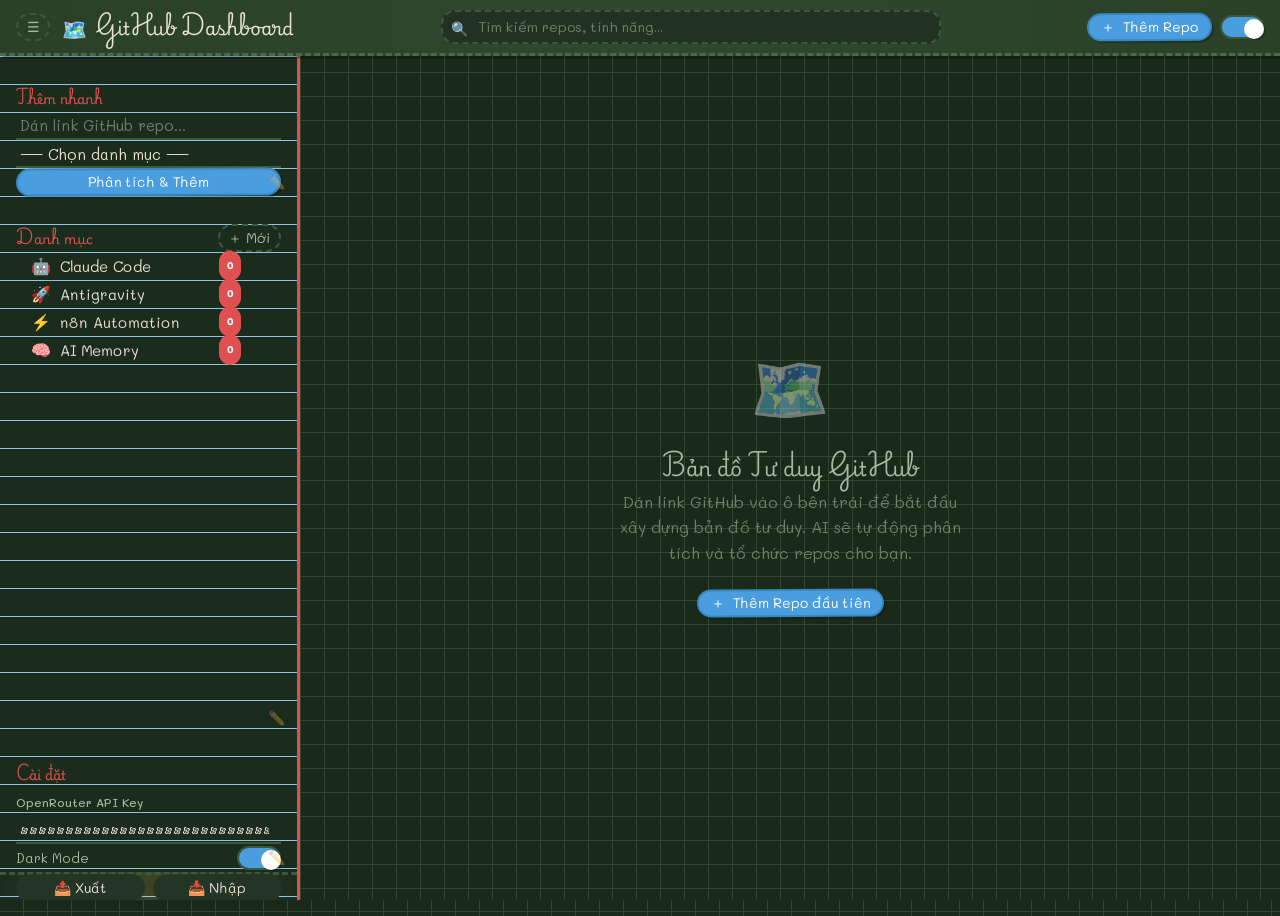
==== index.html @ 464e02f3 "v1.0 — GitHub Dashboard Bản đồ Tư duy (Notebook Design) ✅ Giao diện notebook handwriting hoàn chỉnh " ====
<!DOCTYPE html>
<html lang="vi" data-theme="dark">
<head>
  <meta charset="UTF-8">
  <meta name="viewport" content="width=device-width, initial-scale=1.0">
  <meta name="description" content="GitHub Dashboard - Quản lý và phân tích GitHub repos bằng bản đồ tư duy trực quan">
  <title>GitHub Dashboard — Bản đồ Tư duy</title>
  <link rel="preconnect" href="https://fonts.googleapis.com">
  <link rel="preconnect" href="https://fonts.gstatic.com" crossorigin>
  <link href="https://fonts.googleapis.com/css2?family=Playwrite+VN:wght@100;400&family=Mali:wght@300;400;600;700&family=Baloo+2:wght@400;500;600;700&family=Quicksand:wght@400;500;600;700&family=Be+Vietnam+Pro:wght@400;500;600;700&display=swap" rel="stylesheet">
  <link rel="stylesheet" href="style.css">
  <script src="https://d3js.org/d3.v7.min.js"></script>
</head>
<body>

  <!-- ===== HEADER ===== -->
  <header class="header" id="header">
    <button class="btn btn--ghost btn--icon" id="toggleSidebar" title="Toggle sidebar">☰</button>
    <div class="header__logo">
      <span class="header__logo-icon">🗺️</span>
      <span>GitHub Dashboard</span>
    </div>
    <div class="header__search">
      <span class="header__search-icon">🔍</span>
      <input type="text" class="header__search-input" id="searchInput" placeholder="Tìm kiếm repos, tính năng...">
    </div>
    <div class="header__actions">
      <button class="btn btn--primary" id="addRepoBtn">
        <span>＋</span> Thêm Repo
      </button>
      <button class="theme-toggle" id="themeToggle" title="Chuyển theme"></button>
    </div>
  </header>

  <!-- ===== APP CONTAINER ===== -->
  <div class="app">

    <!-- ===== SIDEBAR ===== -->
    <aside class="sidebar" id="sidebar">

      <!-- Quick Add -->
      <div class="sidebar__section">
        <div class="sidebar__title">Thêm nhanh</div>
        <form class="add-repo-form" id="quickAddForm">
          <input type="url" class="input" id="quickUrlInput" placeholder="Dán link GitHub repo..." autocomplete="off">
          <select class="select" id="quickCategorySelect">
            <option value="">— Chọn danh mục —</option>
          </select>
          <button type="submit" class="btn btn--primary" style="width:100%">
            <span class="spinner" id="quickAddSpinner" style="display:none"></span>
            <span id="quickAddText">Phân tích & Thêm</span>
          </button>
        </form>
      </div>

      <!-- Categories -->
      <div class="sidebar__section" style="flex:1;overflow-y:auto">
        <div style="display:flex;align-items:center;justify-content:space-between;height:28px">
          <div class="sidebar__title" style="margin-bottom:0">Danh mục</div>
          <button class="btn btn--ghost" id="addCategoryBtn" style="height:28px;padding:0 8px;font-size:12px">＋ Mới</button>
        </div>
        <ul class="category-list" id="categoryList">
          <!-- Dynamic: rendered by JS -->
        </ul>
      </div>

      <!-- Settings -->
      <div class="sidebar__section">
        <div class="sidebar__title">Cài đặt</div>
        <div class="settings-group">
          <div class="form-group">
            <label class="form-group__label">OpenRouter API Key</label>
            <input type="password" class="input" id="apiKeyInput" placeholder="sk-or-v1-..." autocomplete="off">
          </div>
          <div class="settings-item">
            <span class="settings-item__label">Dark Mode</span>
            <button class="theme-toggle" id="sidebarThemeToggle"></button>
          </div>
        </div>
      </div>

      <!-- Footer -->
      <div class="sidebar__footer">
        <button class="btn btn--secondary" id="exportBtn">📤 Xuất</button>
        <button class="btn btn--secondary" id="importBtn">📥 Nhập</button>
      </div>
      <input type="file" id="importFile" accept=".json" style="display:none">
    </aside>

    <!-- ===== MAIN CONTENT (Mind Map) ===== -->
    <main class="main" id="main">
      <div class="mindmap-container" id="mindmapContainer">
        <!-- D3.js SVG rendered here -->
        <div class="empty-state" id="emptyState">
          <div class="empty-state__icon">🗺️</div>
          <h2 class="empty-state__title">Bản đồ Tư duy GitHub</h2>
          <p class="empty-state__description">
            Dán link GitHub vào ô bên trái để bắt đầu xây dựng bản đồ tư duy.
            AI sẽ tự động phân tích và tổ chức repos cho bạn.
          </p>
          <button class="btn btn--primary" id="emptyAddBtn">
            <span>＋</span> Thêm Repo đầu tiên
          </button>
        </div>
      </div>

      <!-- Zoom Controls -->
      <div class="zoom-controls" id="zoomControls" style="display:none">
        <button class="btn" id="zoomInBtn" title="Phóng to">＋</button>
        <button class="btn" id="zoomOutBtn" title="Thu nhỏ">−</button>
        <button class="btn" id="zoomResetBtn" title="Reset">⟲</button>
      </div>
    </main>
  </div>

  <!-- ===== DETAIL PANEL ===== -->
  <div class="detail-panel" id="detailPanel">
    <div class="detail-panel__header">
      <span style="font-weight:600;font-size:14px">Chi tiết Repo</span>
      <button class="detail-panel__close" id="closeDetailBtn">✕</button>
    </div>
    <div class="detail-panel__body" id="detailBody">
      <!-- Dynamic: rendered by JS -->
    </div>
  </div>

  <!-- ===== ADD REPO MODAL ===== -->
  <div class="modal-overlay" id="addRepoModal">
    <div class="modal">
      <h3 class="modal__title">Thêm GitHub Repo</h3>
      <form class="modal__form" id="addRepoForm">
        <div class="form-group">
          <label class="form-group__label">Link GitHub *</label>
          <input type="url" class="input" id="modalUrlInput" placeholder="https://github.com/owner/repo" required autocomplete="off">
        </div>
        <div class="form-group">
          <label class="form-group__label">Danh mục *</label>
          <select class="select" id="modalCategorySelect" required>
            <option value="">— Chọn danh mục —</option>
          </select>
        </div>
        <div class="modal__actions">
          <button type="button" class="btn btn--secondary" id="cancelModalBtn">Hủy</button>
          <button type="submit" class="btn btn--primary" id="modalSubmitBtn">
            <span class="spinner" id="modalSpinner" style="display:none"></span>
            <span id="modalSubmitText">Phân tích & Thêm</span>
          </button>
        </div>
      </form>
    </div>
  </div>

  <!-- ===== ADD CATEGORY MODAL ===== -->
  <div class="modal-overlay" id="addCategoryModal">
    <div class="modal">
      <h3 class="modal__title" id="categoryModalTitle">Thêm Danh mục</h3>
      <form class="modal__form" id="addCategoryForm">
        <div class="form-group">
          <label class="form-group__label">Tên danh mục *</label>
          <input type="text" class="input" id="categoryNameInput" placeholder="VD: Claude Code, n8n..." required autocomplete="off">
        </div>
        <div class="form-group">
          <label class="form-group__label">Icon (emoji)</label>
          <input type="text" class="input" id="categoryIconInput" placeholder="🤖" maxlength="4">
        </div>
        <div class="form-group">
          <label class="form-group__label">Màu sắc</label>
          <div class="color-picker" id="colorPicker">
            <div class="color-swatch selected" data-color="#2eaadc" style="background:#2eaadc"></div>
            <div class="color-swatch" data-color="#e03e3e" style="background:#e03e3e"></div>
            <div class="color-swatch" data-color="#d9730d" style="background:#d9730d"></div>
            <div class="color-swatch" data-color="#dfab01" style="background:#dfab01"></div>
            <div class="color-swatch" data-color="#0f7b6c" style="background:#0f7b6c"></div>
            <div class="color-swatch" data-color="#6940a5" style="background:#6940a5"></div>
            <div class="color-swatch" data-color="#ad1a72" style="background:#ad1a72"></div>
            <div class="color-swatch" data-color="#64473a" style="background:#64473a"></div>
          </div>
        </div>
        <input type="hidden" id="categoryColorInput" value="#2eaadc">
        <input type="hidden" id="editCategoryId" value="">
        <div class="modal__actions">
          <button type="button" class="btn btn--secondary" id="cancelCategoryBtn">Hủy</button>
          <button type="submit" class="btn btn--primary">Lưu</button>
        </div>
      </form>
    </div>
  </div>

  <!-- ===== CONTEXT MENU ===== -->
  <div class="context-menu" id="contextMenu" style="display:none">
    <!-- Dynamic -->
  </div>

  <!-- ===== COMMAND PALETTE (Ctrl+K) ===== -->
  <div class="cmd-palette-overlay" id="cmdPalette">
    <div class="cmd-palette">
      <div class="cmd-palette__search">
        <span class="cmd-palette__search-icon">🔍</span>
        <input type="text" class="cmd-palette__input" id="cmdPaletteInput" placeholder="Tìm repos, thao tác..." autocomplete="off">
        <kbd class="cmd-palette__kbd">ESC</kbd>
      </div>
      <div class="cmd-palette__results" id="cmdPaletteResults">
        <!-- Dynamic -->
      </div>
      <div class="cmd-palette__footer">
        <span>↑↓ di chuyển</span>
        <span>↵ chọn</span>
        <span>esc đóng</span>
      </div>
    </div>
  </div>

  <!-- ===== COMPARE REPOS MODAL ===== -->
  <div class="modal-overlay" id="compareModal">
    <div class="modal modal--wide">
      <div class="compare-header">
        <h3 class="modal__title">📊 So Sánh Repos</h3>
        <button class="detail-panel__close" id="closeCompareBtn">✕</button>
      </div>
      <div class="compare-body" id="compareBody">
        <!-- Dynamic -->
      </div>
    </div>
  </div>

  <!-- ===== COMPARE FLOATING BUTTON ===== -->
  <div class="compare-fab" id="compareFab" style="display:none">
    <span class="compare-fab__count" id="compareFabCount">0</span>
    <button class="btn btn--primary compare-fab__btn" id="compareFabBtn">
      📊 So sánh
    </button>
    <button class="btn btn--ghost compare-fab__clear" id="compareFabClear" title="Bỏ chọn tất cả">✕</button>
  </div>

  <!-- ===== TOAST CONTAINER ===== -->
  <div class="toast-container" id="toastContainer"></div>

  <!-- ===== TOOLTIP ===== -->
  <div class="tooltip" id="tooltip"></div>

  <!-- ===== SCRIPTS ===== -->
  <script src="ai.js"></script>
  <script src="app.js"></script>
</body>
</html>
---- style.css ----
/* ============================================
   GitHub Dashboard — Childlike Notebook Design
   ============================================ */

@import url('https://fonts.googleapis.com/css2?family=Inter:wght@300;400;500;600;700&display=swap');

/* --- CSS Variables (Light Mode — Notebook) --- */
:root {
  /* Typography — Handwriting (Vietnamese-compatible) */
  --font-display: 'Playwrite VN', 'Mali', cursive;
  --font-primary: 'Mali', 'Be Vietnam Pro', cursive;
  --font-caption: 'Baloo 2', 'Be Vietnam Pro', cursive;
  --font-accent: 'Quicksand', 'Be Vietnam Pro', sans-serif;
  --font-mono: 'SF Mono', 'Fira Code', monospace;

  /* Notebook Paper Colors */
  --bg-primary: #fdf8e8;
  --bg-secondary: #faf3d8;
  --bg-tertiary: #f5edd0;
  --bg-hover: #f0e6c0;
  --bg-active: #ebe0b5;
  --bg-sidebar: #fef9ec;
  --bg-card: #fffdf5;
  --bg-modal-overlay: rgba(60, 40, 10, 0.5);

  /* Ink Colors */
  --text-primary: #2c2416;
  --text-secondary: #6b5d4a;
  --text-tertiary: #9e8c72;
  --text-accent: #2e7abf;
  --text-inverse: #fdf8e8;

  /* Pencil / Crayon Borders */
  --border-default: #d4c49a;
  --border-light: #e8dbb8;
  --border-focus: #e06040;
  --border-ruled: #8ec4e8;

  --shadow-sm: 2px 2px 0px rgba(80,60,20,0.06);
  --shadow-md: 3px 3px 0px rgba(80,60,20,0.10);
  --shadow-lg: 4px 4px 0px rgba(80,60,20,0.14);
  --shadow-xl: 6px 6px 0px rgba(80,60,20,0.18);

  /* Crayon Palette */
  --accent-red: #e05050;
  --accent-orange: #e8923a;
  --accent-yellow: #f0c030;
  --accent-green: #4aaf5a;
  --accent-blue: #4a9ee0;
  --accent-purple: #8860c8;
  --accent-pink: #e06090;
  --accent-brown: #8a6848;

  /* Mind Map */
  --node-cat-bg: #e8f4ff;
  --node-cat-border: #4a9ee0;
  --node-repo-bg: #fff0e0;
  --node-repo-border: #e8923a;
  --node-detail-bg: #e8ffe8;
  --node-detail-border: #4aaf5a;
  --link-color: #d4c49a;
  --link-hover: #e06040;

  /* Spacing */
  --space-xs: 4px;
  --space-sm: 8px;
  --space-md: 12px;
  --space-lg: 16px;
  --space-xl: 24px;
  --space-2xl: 32px;
  --space-3xl: 48px;

  /* Radius — Sketchy / Imperfect */
  --radius-sm: 6px;
  --radius-md: 10px;
  --radius-lg: 14px;
  --radius-xl: 18px;
  --radius-full: 9999px;

  /* Transitions */
  --transition-fast: 150ms ease;
  --transition-normal: 250ms ease;
  --transition-slow: 350ms ease;

  /* Layout */
  --sidebar-width: 300px;
  --detail-width: 480px;
  --header-height: 56px;
}

/* --- Dark Theme (Chalkboard) --- */
[data-theme="dark"] {
  --bg-primary: #1a2a1a;
  --bg-secondary: #1f301f;
  --bg-tertiary: #253525;
  --bg-hover: #2d402d;
  --bg-active: #354a35;
  --bg-sidebar: #1c2c1c;
  --bg-card: #223222;
  --bg-modal-overlay: rgba(0, 10, 0, 0.7);

  --text-primary: #e8e0d0;
  --text-secondary: #a8b8a0;
  --text-tertiary: #708068;
  --text-accent: #70b8e8;

  --border-default: #3a5a3a;
  --border-light: #304830;
  --border-focus: #e08060;

  --shadow-sm: 2px 2px 0px rgba(0,0,0,0.2);
  --shadow-md: 3px 3px 0px rgba(0,0,0,0.25);
  --shadow-lg: 4px 4px 0px rgba(0,0,0,0.3);
  --shadow-xl: 6px 6px 0px rgba(0,0,0,0.35);

  --node-cat-bg: #1a3040;
  --node-cat-border: #70b8e8;
  --node-repo-bg: #302818;
  --node-repo-border: #e8923a;
  --node-detail-bg: #183018;
  --node-detail-border: #4aaf5a;
  --link-color: #3a5a3a;
  --link-hover: #e08060;
}

/* --- Global Reset --- */
*, *::before, *::after {
  margin: 0;
  padding: 0;
  box-sizing: border-box;
}

html {
  font-size: 16px;
}

body {
  font-family: var(--font-primary);
  background-color: var(--bg-primary);
  color: var(--text-primary);
  line-height: 1.5;
  overflow: hidden;
  height: 100vh;
  transition: background-color var(--transition-normal), color var(--transition-normal);
  /* Notebook grid background */
  background-image:
    linear-gradient(var(--border-light) 1px, transparent 1px),
    linear-gradient(90deg, var(--border-light) 1px, transparent 1px);
  background-size: 24px 24px;
  background-position: -1px -1px;
}

/* --- App Layout --- */
.app {
  display: flex;
  height: 100vh;
  width: 100vw;
}

/* --- Header --- */
.header {
  position: fixed;
  top: 0;
  left: 0;
  right: 0;
  height: var(--header-height);
  background: var(--bg-primary);
  border-bottom: 1px solid var(--border-default);
  display: flex;
  align-items: center;
  padding: 0 var(--space-lg);
  z-index: 100;
  gap: var(--space-md);
  transition: background-color var(--transition-normal), border-color var(--transition-normal);
}

.header__logo {
  display: flex;
  align-items: center;
  gap: var(--space-sm);
  font-weight: 600;
  font-size: 14px;
  color: var(--text-primary);
  white-space: nowrap;
}

.header__logo-icon {
  font-size: 20px;
}

.header__search {
  flex: 1;
  max-width: 500px;
  margin: 0 auto;
  position: relative;
}

.header__search-input {
  width: 100%;
  height: 34px;
  padding: 0 var(--space-lg) 0 36px;
  background: var(--bg-tertiary);
  border: 1px solid transparent;
  border-radius: var(--radius-md);
  font-family: var(--font-primary);
  font-size: 13px;
  color: var(--text-primary);
  transition: all var(--transition-fast);
  outline: none;
}

.header__search-input::placeholder {
  color: var(--text-tertiary);
}

.header__search-input:focus {
  background: var(--bg-primary);
  border-color: var(--border-focus);
  box-shadow: 0 0 0 3px rgba(46, 170, 220, 0.15);
}

.header__search-icon {
  position: absolute;
  left: 10px;
  top: 50%;
  transform: translateY(-50%);
  color: var(--text-tertiary);
  font-size: 14px;
  pointer-events: none;
}

.header__actions {
  display: flex;
  align-items: center;
  gap: var(--space-sm);
}

/* --- Buttons --- */
.btn {
  display: inline-flex;
  align-items: center;
  justify-content: center;
  gap: var(--space-sm);
  height: 28px;
  line-height: 28px;
  padding: 0 var(--space-md);
  border: none;
  border-radius: var(--radius-md);
  font-family: var(--font-primary);
  font-size: 13px;
  font-weight: 500;
  cursor: pointer;
  transition: all var(--transition-fast);
  white-space: nowrap;
  outline: none;
  box-sizing: border-box;
}

.btn--primary {
  background: var(--accent-blue);
  color: white;
}

.btn--primary:hover {
  background: #1a9cce;
  box-shadow: var(--shadow-sm);
}

.btn--secondary {
  background: var(--bg-tertiary);
  color: var(--text-primary);
}

.btn--secondary:hover {
  background: var(--bg-hover);
}

.btn--ghost {
  background: transparent;
  color: var(--text-secondary);
}

.btn--ghost:hover {
  background: var(--bg-hover);
  color: var(--text-primary);
}

.btn--icon {
  width: 34px;
  padding: 0;
  font-size: 18px;
}

.btn--danger {
  background: var(--accent-red);
  color: white;
}

.btn--danger:hover {
  opacity: 0.9;
}

/* --- Sidebar --- */
.sidebar {
  width: var(--sidebar-width);
  min-width: var(--sidebar-width);
  height: 100vh;
  padding-top: var(--header-height);
  background: var(--bg-sidebar);
  border-right: 1px solid var(--border-default);
  display: flex;
  flex-direction: column;
  overflow-y: auto;
  transition: background-color var(--transition-normal), border-color var(--transition-normal), transform var(--transition-slow);
  z-index: 50;
}

.sidebar__section {
  padding: 28px 16px 0 16px; /* top = 1 line, sides = 16px, bottom = 0 (gap handled by children) */
  border-bottom: none;
}

.sidebar__section:last-child {
  border-bottom: none;
}

.sidebar__title {
  font-size: 11px;
  font-weight: 600;
  text-transform: uppercase;
  letter-spacing: 0.05em;
  color: var(--text-tertiary);
  height: 28px;
  line-height: 28px;
  margin-bottom: 0;
}

/* --- Add Repo Form --- */
.add-repo-form {
  display: flex;
  flex-direction: column;
  gap: 0; /* No extra gap — each child occupies exactly 28px */
}

.input {
  width: 100%;
  height: 28px;
  line-height: 28px;
  padding: 0 var(--space-md);
  background: var(--bg-primary);
  border: 1px solid var(--border-default);
  border-radius: var(--radius-md);
  font-family: var(--font-primary);
  font-size: 13px;
  color: var(--text-primary);
  transition: all var(--transition-fast);
  outline: none;
  box-sizing: border-box;
}

.input:focus {
  border-color: var(--border-focus);
  box-shadow: 0 0 0 3px rgba(46, 170, 220, 0.15);
}

.input::placeholder {
  color: var(--text-tertiary);
}

.select {
  width: 100%;
  height: 28px;
  line-height: 28px;
  padding: 0 var(--space-md);
  background: var(--bg-primary);
  border: 1px solid var(--border-default);
  border-radius: var(--radius-md);
  font-family: var(--font-primary);
  font-size: 13px;
  color: var(--text-primary);
  cursor: pointer;
  outline: none;
  appearance: none;
  background-image: url("data:image/svg+xml,%3Csvg width='10' height='6' viewBox='0 0 10 6' fill='none' xmlns='http://www.w3.org/2000/svg'%3E%3Cpath d='M1 1L5 5L9 1' stroke='%23787774' stroke-width='1.5' stroke-linecap='round' stroke-linejoin='round'/%3E%3C/svg%3E");
  background-repeat: no-repeat;
  background-position: right 12px center;
  padding-right: 32px;
  transition: all var(--transition-fast);
  box-sizing: border-box;
}

.select:focus {
  border-color: var(--border-focus);
  box-shadow: 0 0 0 3px rgba(46, 170, 220, 0.15);
}

/* --- Category List --- */
.category-list {
  list-style: none;
  display: flex;
  flex-direction: column;
  gap: 0; /* No gap — each category item = exactly 28px */
}

.category-item {
  display: flex;
  align-items: center;
  gap: var(--space-sm);
  height: 28px;
  line-height: 28px;
  padding: 0 var(--space-md);
  border-radius: var(--radius-md);
  cursor: pointer;
  transition: background var(--transition-fast);
  font-size: 14px;
  box-sizing: border-box;
}

.category-item:hover {
  background: var(--bg-hover);
}

.category-item.active {
  background: var(--bg-active);
  font-weight: 500;
}

.category-item__icon {
  font-size: 16px;
  width: 22px;
  text-align: center;
}

.category-item__name {
  flex: 1;
  overflow: hidden;
  text-overflow: ellipsis;
  white-space: nowrap;
}

.category-item__count {
  font-size: 12px;
  color: var(--text-tertiary);
  background: var(--bg-tertiary);
  padding: 1px 6px;
  border-radius: var(--radius-full);
}

.category-item__delete {
  opacity: 0;
  background: none;
  border: none;
  color: var(--text-tertiary);
  cursor: pointer;
  font-size: 14px;
  padding: 2px;
  border-radius: var(--radius-sm);
  transition: all var(--transition-fast);
}

.category-item:hover .category-item__delete {
  opacity: 1;
}

.category-item__delete:hover {
  color: var(--accent-red);
  background: var(--bg-hover);
}

/* --- Main Content --- */
.main {
  flex: 1;
  padding-top: var(--header-height);
  position: relative;
  overflow: hidden;
  background: var(--bg-primary);
  transition: background-color var(--transition-normal);
}

.mindmap-container {
  width: 100%;
  height: 100%;
  position: relative;
}

.mindmap-container svg {
  width: 100%;
  height: 100%;
}

/* --- Mind Map Nodes --- */
.node-group {
  cursor: pointer;
}

.node-card {
  background: var(--bg-card);
  border: 1.5px solid var(--border-default);
  border-radius: var(--radius-md);
  padding: var(--space-md) var(--space-lg);
  transition: all var(--transition-fast);
  box-shadow: var(--shadow-sm);
  min-width: 160px;
  max-width: 320px;
  overflow: visible;
}

.node-card:hover {
  box-shadow: var(--shadow-md);
  border-color: var(--border-focus);
  transform: translateY(-1px);
}

.node-card--category {
  background: var(--node-cat-bg);
  border-color: var(--node-cat-border);
  padding: var(--space-lg);
}

.node-card--category .node-card__title {
  font-size: 15px;
  font-weight: 600;
}

.node-card--repo {
  background: var(--node-repo-bg);
  border-color: var(--node-repo-border);
}

.node-card--detail {
  background: var(--node-detail-bg);
  border-color: var(--node-detail-border);
  font-size: 12px;
  min-width: 140px;
  max-width: 260px;
  padding: var(--space-sm) var(--space-md);
}

.node-card__icon {
  font-size: 20px;
  margin-bottom: var(--space-xs);
}

.node-card__title {
  font-size: 13px;
  font-weight: 500;
  color: var(--text-primary);
  margin-bottom: 2px;
  overflow: visible;
  word-wrap: break-word;
}

.node-card__subtitle {
  font-size: 11px;
  color: var(--text-secondary);
  overflow: visible;
  word-wrap: break-word;
}

.node-card__meta {
  display: flex;
  align-items: center;
  gap: var(--space-sm);
  margin-top: var(--space-xs);
  font-size: 11px;
  color: var(--text-tertiary);
}

.node-card__badge {
  display: inline-flex;
  align-items: center;
  gap: 3px;
  padding: 1px 6px;
  background: var(--bg-tertiary);
  border-radius: var(--radius-full);
  font-size: 11px;
}

/* --- Links / Edges --- */
.link {
  fill: none;
  stroke: var(--link-color);
  stroke-width: 2;
  transition: stroke var(--transition-fast);
}

.link:hover {
  stroke: var(--link-hover);
}

.link--highlighted {
  stroke: var(--link-hover);
  stroke-width: 2.5;
}

/* --- Detail Panel --- */
.detail-panel {
  position: fixed;
  top: var(--header-height);
  right: 0;
  bottom: 0;
  width: var(--detail-width);
  background: var(--bg-primary);
  border-left: 1px solid var(--border-default);
  box-shadow: var(--shadow-lg);
  transform: translateX(100%);
  transition: transform var(--transition-slow);
  z-index: 80;
  overflow-y: auto;
  display: flex;
  flex-direction: column;
}

.detail-panel.open {
  transform: translateX(0);
}

.detail-panel__header {
  display: flex;
  align-items: center;
  justify-content: space-between;
  padding: var(--space-lg) var(--space-xl);
  border-bottom: 1px solid var(--border-light);
  position: sticky;
  top: 0;
  background: var(--bg-primary);
  z-index: 1;
}

.detail-panel__close {
  background: none;
  border: none;
  color: var(--text-tertiary);
  cursor: pointer;
  font-size: 20px;
  padding: var(--space-xs);
  border-radius: var(--radius-sm);
  transition: all var(--transition-fast);
}

.detail-panel__close:hover {
  color: var(--text-primary);
  background: var(--bg-hover);
}

.detail-panel__body {
  padding: var(--space-xl);
  flex: 1;
}

.detail-panel__title {
  font-size: 20px;
  font-weight: 700;
  margin-bottom: var(--space-sm);
  line-height: 1.3;
}

.detail-panel__description {
  font-size: 14px;
  color: var(--text-secondary);
  margin-bottom: var(--space-xl);
  line-height: 1.6;
}

.detail-panel__stats {
  display: flex;
  gap: var(--space-lg);
  margin-bottom: var(--space-xl);
  flex-wrap: wrap;
}

.stat {
  display: flex;
  align-items: center;
  gap: var(--space-xs);
  font-size: 13px;
  color: var(--text-secondary);
}

.stat__icon {
  font-size: 14px;
}

.stat__value {
  font-weight: 600;
  color: var(--text-primary);
}

/* --- AI Analysis Sections --- */
.analysis-section {
  margin-bottom: var(--space-xl);
}

.analysis-section__title {
  font-size: 12px;
  font-weight: 600;
  text-transform: uppercase;
  letter-spacing: 0.05em;
  color: var(--text-tertiary);
  margin-bottom: var(--space-md);
  padding-bottom: var(--space-sm);
  border-bottom: 1px solid var(--border-light);
}

.analysis-section__content {
  font-size: 14px;
  line-height: 1.7;
  color: var(--text-primary);
}

.analysis-section__list {
  list-style: none;
  display: flex;
  flex-direction: column;
  gap: var(--space-sm);
}

.analysis-section__list li {
  display: flex;
  align-items: flex-start;
  gap: var(--space-sm);
  font-size: 14px;
  line-height: 1.5;
}

.analysis-section__list li::before {
  content: '•';
  color: var(--accent-blue);
  font-weight: 700;
  margin-top: 1px;
}

.topic-tags {
  display: flex;
  flex-wrap: wrap;
  gap: var(--space-sm);
  margin-top: var(--space-sm);
}

.topic-tag {
  padding: 2px 10px;
  background: var(--bg-tertiary);
  border-radius: var(--radius-full);
  font-size: 12px;
  color: var(--text-secondary);
  transition: all var(--transition-fast);
}

.topic-tag:hover {
  background: var(--bg-hover);
  color: var(--text-primary);
}

/* --- Modal --- */
.modal-overlay {
  position: fixed;
  inset: 0;
  background: var(--bg-modal-overlay);
  display: flex;
  align-items: center;
  justify-content: center;
  z-index: 200;
  opacity: 0;
  pointer-events: none;
  transition: opacity var(--transition-normal);
}

.modal-overlay.open {
  opacity: 1;
  pointer-events: auto;
}

.modal {
  background: var(--bg-primary);
  border-radius: var(--radius-lg);
  box-shadow: var(--shadow-xl);
  width: 90%;
  max-width: 480px;
  padding: var(--space-xl);
  transform: scale(0.95) translateY(10px);
  transition: transform var(--transition-normal);
}

.modal-overlay.open .modal {
  transform: scale(1) translateY(0);
}

.modal__title {
  font-size: 16px;
  font-weight: 600;
  margin-bottom: var(--space-lg);
}

.modal__form {
  display: flex;
  flex-direction: column;
  gap: var(--space-md);
}

.modal__actions {
  display: flex;
  gap: var(--space-sm);
  justify-content: flex-end;
  margin-top: var(--space-lg);
}

.form-group {
  display: flex;
  flex-direction: column;
  gap: 0; /* label = 28px, input = 28px, total = 56px = 2 lines */
}

.form-group__label {
  font-size: 12px;
  font-weight: 500;
  color: var(--text-secondary);
  height: 28px;
  line-height: 28px;
}

/* --- Color Picker --- */
.color-picker {
  display: flex;
  gap: var(--space-sm);
  flex-wrap: wrap;
}

.color-swatch {
  width: 28px;
  height: 28px;
  border-radius: var(--radius-full);
  border: 2px solid transparent;
  cursor: pointer;
  transition: all var(--transition-fast);
}

.color-swatch:hover {
  transform: scale(1.15);
}

.color-swatch.selected {
  border-color: var(--text-primary);
  box-shadow: 0 0 0 2px var(--bg-primary);
}

/* --- Toast Notification --- */
.toast-container {
  position: fixed;
  bottom: var(--space-xl);
  right: var(--space-xl);
  z-index: 300;
  display: flex;
  flex-direction: column;
  gap: var(--space-sm);
}

.toast {
  background: var(--bg-card);
  border: 1px solid var(--border-default);
  border-radius: var(--radius-md);
  box-shadow: var(--shadow-lg);
  padding: var(--space-md) var(--space-lg);
  display: flex;
  align-items: center;
  gap: var(--space-md);
  font-size: 13px;
  min-width: 280px;
  animation: toast-in 0.3s ease forwards;
}

.toast--success { border-left: 3px solid var(--accent-green); }
.toast--error { border-left: 3px solid var(--accent-red); }
.toast--info { border-left: 3px solid var(--accent-blue); }

.toast__icon { font-size: 18px; }
.toast__message { flex: 1; }
.toast__close {
  background: none;
  border: none;
  color: var(--text-tertiary);
  cursor: pointer;
  font-size: 16px;
  padding: 2px;
}

@keyframes toast-in {
  from { opacity: 0; transform: translateX(40px); }
  to { opacity: 1; transform: translateX(0); }
}

@keyframes toast-out {
  from { opacity: 1; transform: translateX(0); }
  to { opacity: 0; transform: translateX(40px); }
}

/* --- Loading Spinner --- */
.spinner {
  display: inline-block;
  width: 18px;
  height: 18px;
  border: 2px solid var(--border-default);
  border-top-color: var(--accent-blue);
  border-radius: 50%;
  animation: spin 0.6s linear infinite;
}

@keyframes spin {
  to { transform: rotate(360deg); }
}

.loading-overlay {
  position: absolute;
  inset: 0;
  display: flex;
  flex-direction: column;
  align-items: center;
  justify-content: center;
  gap: var(--space-md);
  background: var(--bg-primary);
  opacity: 0.9;
  z-index: 10;
  font-size: 13px;
  color: var(--text-secondary);
}

/* --- Empty State --- */
.empty-state {
  display: flex;
  flex-direction: column;
  align-items: center;
  justify-content: center;
  height: 100%;
  text-align: center;
  padding: var(--space-3xl);
  color: var(--text-tertiary);
}

.empty-state__icon {
  font-size: 64px;
  margin-bottom: var(--space-lg);
  opacity: 0.5;
}

.empty-state__title {
  font-size: 18px;
  font-weight: 600;
  color: var(--text-secondary);
  margin-bottom: var(--space-sm);
}

.empty-state__description {
  font-size: 14px;
  max-width: 360px;
  line-height: 1.6;
  margin-bottom: var(--space-xl);
}

/* --- Tooltip --- */
.tooltip {
  position: absolute;
  background: var(--text-primary);
  color: var(--bg-primary);
  padding: var(--space-sm) var(--space-md);
  border-radius: var(--radius-md);
  font-size: 12px;
  pointer-events: none;
  z-index: 150;
  max-width: 240px;
  box-shadow: var(--shadow-lg);
  opacity: 0;
  transition: opacity var(--transition-fast);
}

.tooltip.visible {
  opacity: 1;
}

/* --- Zoom Controls --- */
.zoom-controls {
  position: absolute;
  bottom: var(--space-xl);
  left: var(--space-xl);
  display: flex;
  flex-direction: column;
  gap: 1px;
  background: var(--border-default);
  border-radius: var(--radius-md);
  overflow: hidden;
  box-shadow: var(--shadow-md);
  z-index: 10;
}

.zoom-controls .btn {
  border-radius: 0;
  width: 36px;
  height: 36px;
  background: var(--bg-card);
  color: var(--text-secondary);
  font-size: 16px;
}

.zoom-controls .btn:hover {
  background: var(--bg-hover);
  color: var(--text-primary);
}

/* --- Scrollbar --- */
::-webkit-scrollbar {
  width: 8px;
}

::-webkit-scrollbar-track {
  background: transparent;
}

::-webkit-scrollbar-thumb {
  background: var(--bg-active);
  border-radius: var(--radius-full);
}

::-webkit-scrollbar-thumb:hover {
  background: var(--text-tertiary);
}

/* --- Settings Section --- */
.settings-group {
  display: flex;
  flex-direction: column;
  gap: 0; /* rhythm: each child = 28px */
}

.settings-item {
  display: flex;
  align-items: center;
  justify-content: space-between;
  height: 28px;
  line-height: 28px;
  padding: 0;
  box-sizing: border-box;
}

.settings-item__label {
  font-size: 13px;
  color: var(--text-secondary);
}

/* --- Theme Toggle --- */
.theme-toggle {
  position: relative;
  width: 44px;
  height: 24px;
  background: var(--bg-active);
  border-radius: var(--radius-full);
  border: none;
  cursor: pointer;
  transition: background var(--transition-fast);
  padding: 0;
}

.theme-toggle::after {
  content: '';
  position: absolute;
  top: 2px;
  left: 2px;
  width: 20px;
  height: 20px;
  background: white;
  border-radius: 50%;
  transition: transform var(--transition-fast);
  box-shadow: var(--shadow-sm);
}

[data-theme="dark"] .theme-toggle {
  background: var(--accent-blue);
}

[data-theme="dark"] .theme-toggle::after {
  transform: translateX(20px);
}

/* --- Animations --- */
@keyframes fade-in {
  from { opacity: 0; }
  to { opacity: 1; }
}

@keyframes slide-up {
  from { opacity: 0; transform: translateY(10px); }
  to { opacity: 1; transform: translateY(0); }
}

@keyframes scale-in {
  from { opacity: 0; transform: scale(0.9); }
  to { opacity: 1; transform: scale(1); }
}

.animate-fade-in { animation: fade-in 0.3s ease forwards; }
.animate-slide-up { animation: slide-up 0.3s ease forwards; }
.animate-scale-in { animation: scale-in 0.3s ease forwards; }

/* --- Responsive --- */
@media (max-width: 768px) {
  .sidebar {
    position: fixed;
    left: 0;
    top: 0;
    bottom: 0;
    transform: translateX(-100%);
    z-index: 90;
    box-shadow: var(--shadow-xl);
  }

  .sidebar.open {
    transform: translateX(0);
  }

  .detail-panel {
    width: 100%;
  }

  .header__search {
    display: none;
  }
}

/* --- Context Menu --- */
.context-menu {
  position: fixed;
  background: var(--bg-card);
  border: 1px solid var(--border-default);
  border-radius: var(--radius-md);
  box-shadow: var(--shadow-lg);
  padding: var(--space-xs);
  min-width: 180px;
  z-index: 250;
  animation: scale-in 0.15s ease forwards;
}

.context-menu__item {
  display: flex;
  align-items: center;
  gap: var(--space-sm);
  padding: var(--space-sm) var(--space-md);
  border-radius: var(--radius-sm);
  font-size: 13px;
  cursor: pointer;
  transition: background var(--transition-fast);
  border: none;
  background: none;
  width: 100%;
  color: var(--text-primary);
  font-family: var(--font-primary);
}

.context-menu__item:hover {
  background: var(--bg-hover);
}

.context-menu__item--danger {
  color: var(--accent-red);
}

.context-menu__divider {
  height: 1px;
  background: var(--border-light);
  margin: var(--space-xs) 0;
}

/* --- Notion-style Highlight Colors --- */
.highlight-red { background: rgba(224, 62, 62, 0.15); }
.highlight-orange { background: rgba(217, 115, 13, 0.15); }
.highlight-yellow { background: rgba(223, 171, 1, 0.15); }
.highlight-green { background: rgba(15, 123, 108, 0.15); }
.highlight-blue { background: rgba(46, 170, 220, 0.15); }
.highlight-purple { background: rgba(105, 64, 165, 0.15); }

/* --- Export/Import Buttons --- */
.sidebar__footer {
  padding: 0 16px;
  height: 28px;
  border-top: 1px solid var(--border-light);
  margin-top: auto;
  display: flex;
  align-items: center;
  gap: var(--space-sm);
}

.sidebar__footer .btn {
  flex: 1;
  font-size: 12px;
  height: 28px;
  line-height: 28px;
}

/* ============================================
   ===== Premium Detail Panel Components =====
   ============================================ */

/* --- Hero Header --- */
.detail-hero {
  margin: calc(-1 * var(--space-xl));
  margin-bottom: var(--space-xl);
}

.detail-hero__banner {
  height: 80px;
  background: linear-gradient(135deg, #2eaadc22, #6940a522, #d9730d22);
  position: relative;
}

[data-theme="dark"] .detail-hero__banner {
  background: linear-gradient(135deg, #529cca30, #6940a530, #d9730d30);
}

.detail-hero__content {
  padding: var(--space-lg) var(--space-xl) 0;
}

.detail-hero__title {
  font-size: 22px;
  font-weight: 700;
  line-height: 1.3;
  color: var(--text-primary);
  margin-bottom: 2px;
}

.detail-hero__owner {
  font-size: 13px;
  color: var(--text-tertiary);
}

/* --- Stats Grid --- */
.detail-stats-grid {
  display: grid;
  grid-template-columns: repeat(4, 1fr);
  gap: var(--space-sm);
  margin-bottom: var(--space-xl);
}

.detail-stat-card {
  display: flex;
  flex-direction: column;
  align-items: center;
  gap: 2px;
  padding: var(--space-md) var(--space-sm);
  background: var(--bg-tertiary);
  border-radius: var(--radius-md);
  transition: transform var(--transition-fast), box-shadow var(--transition-fast);
}

.detail-stat-card:hover {
  transform: translateY(-1px);
  box-shadow: var(--shadow-sm);
}

.detail-stat-card__icon {
  font-size: 18px;
}

.detail-stat-card__value {
  font-size: 16px;
  font-weight: 700;
  color: var(--text-primary);
  line-height: 1.2;
}

.detail-stat-card__label {
  font-size: 10px;
  font-weight: 500;
  color: var(--text-tertiary);
  text-transform: uppercase;
  letter-spacing: 0.03em;
}

/* --- ELI5 Block --- */
.detail-eli5 {
  background: linear-gradient(135deg, #fef9ef, #fff5e6);
  border: 1px solid #f5deb380;
  border-radius: var(--radius-lg);
  padding: var(--space-lg);
  margin-bottom: var(--space-xl);
}

[data-theme="dark"] .detail-eli5 {
  background: linear-gradient(135deg, #2a2518, #2d2114);
  border-color: #d9730d30;
}

.detail-eli5__header {
  display: flex;
  align-items: center;
  gap: var(--space-sm);
  margin-bottom: var(--space-md);
}

.detail-eli5__emoji {
  font-size: 22px;
}

.detail-eli5__title {
  font-size: 13px;
  font-weight: 600;
  color: var(--text-primary);
}

.detail-eli5__badge {
  font-size: 10px;
  font-weight: 700;
  color: #d9730d;
  background: #d9730d18;
  border: 1px solid #d9730d30;
  border-radius: var(--radius-full);
  padding: 1px 8px;
  text-transform: uppercase;
  letter-spacing: 0.05em;
}

.detail-eli5__content {
  font-size: 14px;
  line-height: 1.75;
  color: var(--text-primary);
}

/* --- Section Titles --- */
.detail-section {
  margin-bottom: var(--space-xl);
}

.detail-section__title {
  font-size: 12px;
  font-weight: 600;
  text-transform: uppercase;
  letter-spacing: 0.05em;
  color: var(--text-tertiary);
  margin-bottom: var(--space-md);
  padding-bottom: var(--space-sm);
  border-bottom: 1px solid var(--border-light);
}

.detail-section__content {
  font-size: 14px;
  line-height: 1.7;
  color: var(--text-primary);
}

/* --- Problem Solved --- */
.detail-problem {
  font-size: 14px;
  line-height: 1.7;
  color: var(--text-primary);
  padding: var(--space-md);
  background: var(--bg-tertiary);
  border-radius: var(--radius-md);
  border-left: 3px solid var(--accent-blue);
}

/* --- Feature Cards --- */
.detail-features-grid {
  display: flex;
  flex-direction: column;
  gap: var(--space-sm);
}

.detail-feature-card {
  padding: var(--space-md);
  background: var(--bg-secondary);
  border: 1px solid var(--border-light);
  border-radius: var(--radius-md);
  transition: all var(--transition-fast);
}

.detail-feature-card:hover {
  background: var(--bg-tertiary);
  border-color: var(--border-default);
  transform: translateX(2px);
}

.detail-feature-card__header {
  display: flex;
  align-items: center;
  gap: var(--space-sm);
  margin-bottom: 4px;
}

.detail-feature-card__icon {
  font-size: 18px;
  flex-shrink: 0;
}

.detail-feature-card__names {
  display: flex;
  flex-direction: column;
  gap: 0;
  min-width: 0;
}

.detail-feature-card__name-vi {
  font-size: 13px;
  font-weight: 600;
  color: var(--text-primary);
  line-height: 1.3;
}

.detail-feature-card__name-en {
  font-size: 11px;
  color: var(--text-tertiary);
  font-style: italic;
  line-height: 1.3;
}

.detail-feature-card__desc {
  font-size: 12px;
  color: var(--text-secondary);
  line-height: 1.5;
  margin-top: 4px;
  padding-left: 30px;
}

/* --- Assessment (Difficulty + Value) --- */
.detail-assessment {
  display: flex;
  flex-direction: column;
  gap: var(--space-md);
  margin-bottom: var(--space-xl);
  padding: var(--space-lg);
  background: var(--bg-secondary);
  border: 1px solid var(--border-light);
  border-radius: var(--radius-lg);
}

.detail-assessment__item {
  display: flex;
  flex-direction: column;
  gap: var(--space-xs);
}

.detail-assessment__header {
  display: flex;
  align-items: center;
  justify-content: space-between;
  font-size: 13px;
  font-weight: 500;
  color: var(--text-primary);
}

.detail-badge {
  font-size: 11px;
  font-weight: 600;
  padding: 2px 10px;
  border-radius: var(--radius-full);
}

.detail-assessment__desc {
  font-size: 12px;
  color: var(--text-secondary);
  line-height: 1.5;
  margin: 0;
}

.detail-value-bar {
  height: 6px;
  background: var(--bg-tertiary);
  border-radius: var(--radius-full);
  overflow: hidden;
  margin-top: 2px;
}

.detail-value-bar__fill {
  height: 100%;
  border-radius: var(--radius-full);
  transition: width 0.6s ease;
}

/* --- Use Cases --- */
.detail-usecases-list {
  display: flex;
  flex-direction: column;
  gap: var(--space-sm);
}

.detail-usecase {
  display: flex;
  align-items: flex-start;
  gap: var(--space-md);
  padding: var(--space-md);
  border-radius: var(--radius-md);
  background: var(--bg-secondary);
  border: 1px solid var(--border-light);
  transition: all var(--transition-fast);
}

.detail-usecase:hover {
  background: var(--bg-tertiary);
  transform: translateX(2px);
}

.detail-usecase__icon {
  font-size: 20px;
  flex-shrink: 0;
  margin-top: 1px;
}

.detail-usecase__title {
  font-size: 13px;
  font-weight: 600;
  color: var(--text-primary);
  display: block;
}

.detail-usecase__desc {
  font-size: 12px;
  color: var(--text-secondary);
  line-height: 1.5;
  margin: 2px 0 0;
}

/* --- Quick Start --- */
.detail-quickstart {
  display: flex;
  gap: var(--space-md);
  padding: var(--space-lg);
  background: linear-gradient(135deg, #eafff4, #e6fbf7);
  border: 1px solid #0f7b6c30;
  border-radius: var(--radius-lg);
  margin-bottom: var(--space-xl);
}

[data-theme="dark"] .detail-quickstart {
  background: linear-gradient(135deg, #142420, #132722);
  border-color: #0f7b6c30;
}

.detail-quickstart__icon {
  font-size: 24px;
  flex-shrink: 0;
}

.detail-quickstart__title {
  font-size: 12px;
  font-weight: 600;
  text-transform: uppercase;
  letter-spacing: 0.05em;
  color: #0f7b6c;
  margin-bottom: 4px;
}

.detail-quickstart__content {
  font-size: 13px;
  color: var(--text-primary);
  line-height: 1.6;
}

/* --- Alternatives --- */
.detail-alternatives {
  display: flex;
  flex-wrap: wrap;
  gap: var(--space-sm);
}

.detail-alt-pill {
  display: inline-flex;
  align-items: center;
  padding: 4px 12px;
  background: var(--bg-tertiary);
  border: 1px solid var(--border-default);
  border-radius: var(--radius-full);
  font-size: 12px;
  color: var(--text-secondary);
  transition: all var(--transition-fast);
}

.detail-alt-pill:hover {
  background: var(--bg-hover);
  color: var(--text-primary);
  border-color: var(--accent-blue);
}

/* --- Links --- */
.detail-links {
  display: flex;
  flex-direction: column;
  gap: var(--space-sm);
}

.detail-link {
  display: flex;
  align-items: center;
  gap: var(--space-sm);
  padding: var(--space-md) var(--space-lg);
  background: var(--bg-secondary);
  border: 1px solid var(--border-light);
  border-radius: var(--radius-md);
  font-size: 13px;
  color: var(--text-primary);
  text-decoration: none;
  transition: all var(--transition-fast);
}

.detail-link:hover {
  background: var(--bg-tertiary);
  border-color: var(--accent-blue);
  color: var(--accent-blue);
}

.detail-link__arrow {
  margin-left: auto;
  color: var(--text-tertiary);
  transition: transform var(--transition-fast), color var(--transition-fast);
}

.detail-link:hover .detail-link__arrow {
  transform: translateX(3px);
  color: var(--accent-blue);
}

/* --- Footer --- */
.detail-footer {
  margin-top: var(--space-xl);
  padding-top: var(--space-lg);
  border-top: 1px solid var(--border-light);
  display: flex;
  flex-direction: column;
  gap: var(--space-xs);
}

.detail-footer__item {
  font-size: 11px;
  color: var(--text-tertiary);
  display: flex;
  gap: var(--space-xs);
}

.detail-footer__item span {
  color: var(--text-secondary);
}

/* --- Responsive override for detail panel --- */
@media (max-width: 768px) {
  .detail-panel {
    width: 100%;
  }

  .detail-stats-grid {
    grid-template-columns: repeat(2, 1fr);
  }
}

/* ============================================
   FEATURE: Command Palette (Ctrl+K)
   ============================================ */
.cmd-palette-overlay {
  position: fixed;
  inset: 0;
  z-index: 9999;
  background: var(--bg-modal-overlay);
  backdrop-filter: blur(8px);
  display: none;
  align-items: flex-start;
  justify-content: center;
  padding-top: 15vh;
  animation: fadeIn 0.15s ease;
}

.cmd-palette-overlay.open {
  display: flex;
}

.cmd-palette {
  width: 580px;
  max-width: 92vw;
  background: var(--bg-card);
  border: 1px solid var(--border-default);
  border-radius: var(--radius-xl);
  box-shadow: var(--shadow-xl), 0 0 0 1px rgba(0,0,0,0.04);
  overflow: hidden;
  animation: cmdSlideIn 0.2s cubic-bezier(0.16, 1, 0.3, 1);
}

@keyframes cmdSlideIn {
  from { opacity: 0; transform: translateY(-16px) scale(0.98); }
  to   { opacity: 1; transform: translateY(0) scale(1); }
}

.cmd-palette__search {
  display: flex;
  align-items: center;
  gap: var(--space-md);
  padding: var(--space-lg) var(--space-xl);
  border-bottom: 1px solid var(--border-light);
}

.cmd-palette__search-icon {
  font-size: 18px;
  opacity: 0.5;
  flex-shrink: 0;
}

.cmd-palette__input {
  flex: 1;
  border: none;
  background: transparent;
  font-size: 16px;
  font-family: var(--font-primary);
  color: var(--text-primary);
  outline: none;
}

.cmd-palette__input::placeholder {
  color: var(--text-tertiary);
}

.cmd-palette__kbd {
  font-size: 10px;
  font-family: var(--font-mono);
  padding: 2px 6px;
  border-radius: var(--radius-sm);
  background: var(--bg-tertiary);
  color: var(--text-tertiary);
  border: 1px solid var(--border-default);
  flex-shrink: 0;
}

.cmd-palette__results {
  max-height: 360px;
  overflow-y: auto;
  padding: var(--space-sm) 0;
}

.cmd-palette__group-title {
  font-size: 10px;
  font-weight: 600;
  text-transform: uppercase;
  letter-spacing: 0.05em;
  color: var(--text-tertiary);
  padding: var(--space-sm) var(--space-xl);
  margin-top: var(--space-xs);
}

.cmd-palette__item {
  display: flex;
  align-items: center;
  gap: var(--space-md);
  padding: var(--space-md) var(--space-xl);
  cursor: pointer;
  transition: background var(--transition-fast);
  border: none;
  background: transparent;
  width: 100%;
  text-align: left;
  font-family: var(--font-primary);
  color: var(--text-primary);
  font-size: 14px;
}

.cmd-palette__item:hover,
.cmd-palette__item.active {
  background: var(--bg-hover);
}

.cmd-palette__item.active {
  background: var(--bg-active);
}

.cmd-palette__item-icon {
  font-size: 16px;
  width: 24px;
  text-align: center;
  flex-shrink: 0;
}

.cmd-palette__item-content {
  flex: 1;
  min-width: 0;
}

.cmd-palette__item-title {
  font-weight: 500;
  white-space: nowrap;
  overflow: hidden;
  text-overflow: ellipsis;
}

.cmd-palette__item-desc {
  font-size: 12px;
  color: var(--text-tertiary);
  white-space: nowrap;
  overflow: hidden;
  text-overflow: ellipsis;
  margin-top: 1px;
}

.cmd-palette__item-badge {
  font-size: 10px;
  color: var(--text-tertiary);
  flex-shrink: 0;
  padding: 2px 6px;
  border-radius: var(--radius-full);
  background: var(--bg-tertiary);
}

.cmd-palette__empty {
  text-align: center;
  padding: var(--space-2xl);
  color: var(--text-tertiary);
  font-size: 13px;
}

.cmd-palette__footer {
  display: flex;
  gap: var(--space-xl);
  padding: var(--space-sm) var(--space-xl);
  border-top: 1px solid var(--border-light);
  font-size: 11px;
  color: var(--text-tertiary);
}

/* ============================================
   FEATURE: Compare Repos
   ============================================ */
.modal--wide {
  max-width: 900px;
  width: 92vw;
}

.compare-header {
  display: flex;
  align-items: center;
  justify-content: space-between;
  padding: 0 0 var(--space-lg) 0;
  border-bottom: 1px solid var(--border-light);
  margin-bottom: var(--space-xl);
}

.compare-table {
  width: 100%;
  border-collapse: separate;
  border-spacing: 0;
  font-size: 13px;
}

.compare-table th,
.compare-table td {
  padding: var(--space-md) var(--space-lg);
  text-align: left;
  border-bottom: 1px solid var(--border-light);
}

.compare-table th {
  font-weight: 600;
  color: var(--text-secondary);
  font-size: 11px;
  text-transform: uppercase;
  letter-spacing: 0.04em;
  background: var(--bg-secondary);
  position: sticky;
  top: 0;
}

.compare-table th:first-child {
  border-radius: var(--radius-md) 0 0 0;
}

.compare-table th:last-child {
  border-radius: 0 var(--radius-md) 0 0;
}

.compare-table td:first-child {
  font-weight: 500;
  color: var(--text-secondary);
  white-space: nowrap;
  width: 130px;
}

.compare-table .compare-best {
  background: rgba(15, 123, 108, 0.08);
  color: var(--accent-green);
  font-weight: 600;
}

.compare-table .compare-worst {
  background: rgba(224, 62, 62, 0.06);
  color: var(--accent-red);
}

.compare-repo-header {
  text-align: center !important;
}

.compare-repo-name {
  font-weight: 600;
  font-size: 14px;
  color: var(--text-primary);
  display: block;
}

.compare-repo-owner {
  font-size: 11px;
  color: var(--text-tertiary);
}

.compare-empty {
  text-align: center;
  padding: var(--space-3xl);
  color: var(--text-tertiary);
}

.compare-empty__icon {
  font-size: 48px;
  margin-bottom: var(--space-lg);
}

/* Compare FAB (Floating Action Button) */
.compare-fab {
  position: fixed;
  bottom: 24px;
  left: 50%;
  transform: translateX(-50%);
  z-index: 1000;
  display: flex;
  align-items: center;
  gap: var(--space-sm);
  padding: var(--space-sm) var(--space-md);
  background: var(--bg-card);
  border: 1px solid var(--border-default);
  border-radius: var(--radius-full);
  box-shadow: var(--shadow-lg);
  animation: fabSlideUp 0.3s cubic-bezier(0.16, 1, 0.3, 1);
}

@keyframes fabSlideUp {
  from { opacity: 0; transform: translateX(-50%) translateY(20px); }
  to   { opacity: 1; transform: translateX(-50%) translateY(0); }
}

.compare-fab__count {
  display: flex;
  align-items: center;
  justify-content: center;
  width: 24px;
  height: 24px;
  border-radius: 50%;
  background: var(--accent-blue);
  color: white;
  font-size: 12px;
  font-weight: 700;
}

.compare-fab__btn {
  border-radius: var(--radius-full) !important;
  padding: var(--space-sm) var(--space-lg) !important;
  font-size: 13px !important;
}

.compare-fab__clear {
  width: 28px;
  height: 28px;
  border-radius: 50% !important;
  padding: 0 !important;
  font-size: 14px;
  display: flex;
  align-items: center;
  justify-content: center;
}

/* ============================================
   FEATURE: Notes & Tags in Detail Panel
   ============================================ */
.detail-notes {
  margin-top: var(--space-xl);
  border: 1px solid var(--border-light);
  border-radius: var(--radius-lg);
  overflow: hidden;
}

.detail-notes__header {
  display: flex;
  align-items: center;
  gap: var(--space-sm);
  padding: var(--space-md) var(--space-lg);
  background: var(--bg-secondary);
  font-size: 13px;
  font-weight: 600;
  color: var(--text-secondary);
  border-bottom: 1px solid var(--border-light);
}

.detail-notes__textarea {
  width: 100%;
  min-height: 80px;
  padding: var(--space-md) var(--space-lg);
  border: none;
  background: transparent;
  font-family: var(--font-primary);
  font-size: 13px;
  color: var(--text-primary);
  resize: vertical;
  outline: none;
  line-height: 1.6;
}

.detail-notes__textarea::placeholder {
  color: var(--text-tertiary);
}

.detail-notes__textarea:focus {
  background: var(--bg-hover);
}

.detail-notes__saved {
  font-size: 10px;
  color: var(--accent-green);
  padding: var(--space-xs) var(--space-lg) var(--space-sm);
  opacity: 0;
  transition: opacity var(--transition-fast);
}

.detail-notes__saved.visible {
  opacity: 1;
}

/* Tags */
.detail-tags {
  margin-top: var(--space-lg);
}

.detail-tags__header {
  display: flex;
  align-items: center;
  gap: var(--space-sm);
  margin-bottom: var(--space-sm);
  font-size: 13px;
  font-weight: 600;
  color: var(--text-secondary);
}

.detail-tags__list {
  display: flex;
  flex-wrap: wrap;
  gap: var(--space-xs);
  margin-bottom: var(--space-sm);
}

.detail-tag {
  display: inline-flex;
  align-items: center;
  gap: 4px;
  padding: 3px 10px;
  border-radius: var(--radius-full);
  background: var(--bg-tertiary);
  font-size: 12px;
  color: var(--text-secondary);
  border: 1px solid var(--border-light);
  transition: all var(--transition-fast);
}

.detail-tag:hover {
  background: var(--bg-active);
}

.detail-tag__remove {
  cursor: pointer;
  opacity: 0.5;
  font-size: 10px;
  transition: opacity var(--transition-fast);
  background: none;
  border: none;
  color: var(--text-secondary);
  padding: 0;
  line-height: 1;
}

.detail-tag__remove:hover {
  opacity: 1;
  color: var(--accent-red);
}

.detail-tags__input-wrap {
  display: flex;
  gap: var(--space-xs);
}

.detail-tags__input {
  flex: 1;
  padding: var(--space-xs) var(--space-md);
  border: 1px solid var(--border-light);
  border-radius: var(--radius-full);
  background: transparent;
  font-family: var(--font-primary);
  font-size: 12px;
  color: var(--text-primary);
  outline: none;
  transition: border-color var(--transition-fast);
}

.detail-tags__input:focus {
  border-color: var(--border-focus);
}

.detail-tags__input::placeholder {
  color: var(--text-tertiary);
}

.detail-tags__add-btn {
  padding: var(--space-xs) var(--space-md);
  border-radius: var(--radius-full);
  background: var(--accent-blue);
  color: white;
  border: none;
  font-size: 12px;
  font-weight: 500;
  cursor: pointer;
  transition: all var(--transition-fast);
  white-space: nowrap;
}

.detail-tags__add-btn:hover {
  filter: brightness(1.1);
}

/* Compare checkbox on repo context menu */
.context-menu__item--compare {
  color: var(--accent-blue) !important;
}

/* Delete button in detail for repo */
.detail-actions {
  display: flex;
  gap: var(--space-sm);
  margin-top: var(--space-xl);
  padding-top: var(--space-lg);
  border-top: 1px solid var(--border-light);
}

.detail-actions .btn {
  flex: 1;
  justify-content: center;
  font-size: 12px;
}

/* ============================================
   NOTEBOOK DESIGN OVERRIDES
   ============================================ */

/* Global overflow protection for wider Vietnamese fonts */
.sidebar, .detail-panel, .node-card, .modal, .detail-eli5,
.detail-section, .analysis-section, .detail-hero, .cmd-palette {
  overflow-wrap: break-word !important;
  word-wrap: break-word !important;
  word-break: break-word !important;
  min-width: 0 !important;
}

/* --- Header: Washi Tape Bar --- */
.header {
  background: linear-gradient(90deg, #f0d8a0, #e8c888, #f0d8a0) !important;
  border-bottom: 3px dashed var(--border-default) !important;
  font-family: var(--font-display) !important;
  box-shadow: var(--shadow-md);
}

.header__logo {
  font-family: var(--font-display) !important;
  font-size: 18px !important;
  font-weight: 400;
  letter-spacing: 0;
}

.header__search-input {
  font-family: var(--font-primary) !important;
  border: 2px dashed var(--border-default) !important;
  border-radius: var(--radius-lg) !important;
  background: var(--bg-card) !important;
  font-size: 14px !important;
}

.header__search-input:focus {
  border-color: var(--accent-red) !important;
  box-shadow: 3px 3px 0px rgba(224, 96, 64, 0.15) !important;
  border-style: solid !important;
}

[data-theme="dark"] .header {
  background: linear-gradient(90deg, #2a4028, #304830, #2a4028) !important;
  border-bottom-color: #4a6a4a !important;
}

/* --- Sidebar: Spiral Notebook Edge --- */
/* VERTICAL RHYTHM: Every element = N × 28px */
.sidebar {
  --line-h: 28px; /* The sacred rhythm unit */
  border-right: 3px solid var(--accent-red) !important;
  position: relative;
  background: var(--bg-sidebar) !important;
  background-image:
    linear-gradient(var(--border-ruled) 1px, transparent 1px) !important;
  background-size: 100% var(--line-h) !important;
  /* Align ruled lines to start exactly at content area top */
  background-position: 0 0px !important;
  background-attachment: local; /* lines scroll with content */
}

/* Spiral holes */
.sidebar::before {
  content: '● ● ● ● ● ● ● ● ● ● ● ● ● ● ● ● ● ● ● ●';
  position: absolute;
  right: -6px;
  top: var(--header-height);
  bottom: 0;
  width: 12px;
  font-size: 8px;
  color: var(--accent-red);
  line-height: 28px;
  letter-spacing: 0;
  writing-mode: vertical-lr;
  text-orientation: mixed;
  overflow: hidden;
  pointer-events: none;
  z-index: 51;
}

.sidebar__title {
  font-family: var(--font-display) !important;
  font-size: 13px !important;
  text-transform: none !important;
  letter-spacing: normal !important;
  color: var(--accent-red) !important;
  font-weight: 400;
  height: 28px !important;
  line-height: 28px !important;
}

/* --- Buttons: Crayon Style --- */
.btn {
  font-family: var(--font-primary) !important;
  border: 2px solid transparent !important;
  border-radius: var(--radius-lg) !important;
  font-size: 14px !important;
  font-weight: 400;
  position: relative;
  transform: rotate(-0.3deg);
  transition: all var(--transition-fast), transform 0.1s;
}

.btn:hover {
  transform: rotate(0.5deg) scale(1.02);
}

.btn--primary {
  background: var(--accent-blue) !important;
  border-color: #3888c0 !important;
  box-shadow: var(--shadow-sm);
}

.btn--ghost {
  border: 2px dashed var(--border-default) !important;
}

.btn--ghost:hover {
  border-style: solid !important;
  background: var(--bg-hover) !important;
}

/* --- Inputs: Pencil Underline --- */
.input, .select {
  font-family: var(--font-primary) !important;
  border: none !important;
  border-bottom: 2px solid var(--border-default) !important;
  border-radius: 0 !important;
  background: transparent !important;
  font-size: 15px !important;
  padding-left: 4px !important;
  height: 28px !important;
  line-height: 28px !important;
}

.input:focus, .select:focus {
  border-bottom-color: var(--accent-red) !important;
  box-shadow: none !important;
  background: rgba(224,96,64,0.04) !important;
}

/* --- Category Items: Sticker Style --- */
.category-item {
  font-family: var(--font-primary) !important;
  font-size: 15px !important;
  border-radius: var(--radius-lg) !important;
  border: 2px solid transparent;
  transform: rotate(-0.2deg);
  transition: all var(--transition-fast), transform 0.15s;
}

.category-item:hover {
  transform: rotate(0.5deg) translateX(3px);
  border-color: var(--border-default);
}

.category-item.active {
  background: var(--accent-yellow) !important;
  color: var(--text-primary) !important;
  border: 2px solid #d4a020 !important;
  transform: rotate(0.8deg);
  box-shadow: var(--shadow-sm);
}

.category-item__count {
  font-family: var(--font-caption) !important;
  background: var(--accent-red) !important;
  color: white !important;
  font-weight: 700;
  font-size: 11px !important;
  min-width: 22px;
  text-align: center;
}

/* --- Mind Map Container: Paper --- */
.main {
  background: var(--bg-primary) !important;
  background-image:
    linear-gradient(var(--border-light) 1px, transparent 1px),
    linear-gradient(90deg, var(--border-light) 1px, transparent 1px) !important;
  background-size: 24px 24px !important;
}

/* --- Mind Map Nodes: Sketchy Cards --- */
.node-card {
  font-family: var(--font-primary) !important;
  border: 2.5px solid var(--border-default) !important;
  border-radius: var(--radius-lg) !important;
  box-shadow: var(--shadow-md) !important;
  transform: rotate(-0.5deg);
  transition: all var(--transition-fast), transform 0.2s;
}

.node-card:hover {
  transform: rotate(0.5deg) scale(1.03) !important;
  box-shadow: var(--shadow-lg) !important;
  border-color: var(--accent-red) !important;
}

.node-card--category {
  background: var(--node-cat-bg) !important;
  border-color: var(--node-cat-border) !important;
  border-width: 3px !important;
  transform: rotate(0.3deg);
}

.node-card--category .node-card__title {
  font-family: var(--font-display) !important;
  font-size: 16px !important;
}

.node-card--repo {
  background: var(--node-repo-bg) !important;
  border-color: var(--node-repo-border) !important;
  border-style: dashed !important;
}

.node-card--repo .node-card__title {
  font-family: var(--font-primary) !important;
  font-size: 14px !important;
}

.node-card--detail {
  background: var(--node-detail-bg) !important;
  border-color: var(--node-detail-border) !important;
  font-family: var(--font-caption) !important;
  transform: rotate(-1deg);
}

.node-card__title {
  font-family: var(--font-primary) !important;
}

.node-card__subtitle {
  font-family: var(--font-caption) !important;
}

.node-card__badge {
  font-family: var(--font-caption) !important;
  border: 1.5px dashed var(--border-default);
  background: var(--bg-card) !important;
}

/* --- Links: Hand-Drawn Lines --- */
.link {
  stroke-dasharray: 6, 3 !important;
  stroke-width: 2.5 !important;
  stroke-linecap: round !important;
}

.link:hover {
  stroke-dasharray: none !important;
  stroke-width: 3 !important;
}

/* --- Detail Panel: Notebook Page --- */
.detail-panel {
  border-left: 4px solid var(--accent-red) !important;
  background: var(--bg-card) !important;
  background-image:
    linear-gradient(var(--border-ruled) 1px, transparent 1px) !important;
  background-size: 100% 28px !important;
  background-position: 0 8px !important;
}

.detail-panel__title, .detail-hero__title {
  font-family: var(--font-display) !important;
  font-size: 20px !important;
  overflow-wrap: break-word !important;
  word-break: break-word !important;
}

.detail-section__title, .analysis-section__title {
  font-family: var(--font-display) !important;
  font-size: 14px !important;
  text-transform: none !important;
  color: var(--accent-blue) !important;
  border-bottom: 2px dashed var(--border-default) !important;
  overflow-wrap: break-word !important;
  word-break: break-word !important;
}

/* --- Modal: Sticky Note --- */
.modal {
  background: #fff9c4 !important;
  border: 3px solid #f0c030 !important;
  border-radius: var(--radius-xl) !important;
  box-shadow: var(--shadow-xl) !important;
  transform: rotate(-1deg) !important;
}

.modal-overlay.open .modal {
  transform: rotate(-1deg) scale(1) translateY(0) !important;
}

.modal__title {
  font-family: var(--font-display) !important;
  font-size: 17px !important;
  color: var(--accent-red) !important;
}

[data-theme="dark"] .modal {
  background: #2a3520 !important;
  border-color: #4a6a3a !important;
}

/* --- Toast: Paper Note --- */
.toast {
  font-family: var(--font-primary) !important;
  border: 2px solid var(--border-default) !important;
  border-left-width: 4px !important;
  border-radius: var(--radius-lg) !important;
  background: var(--bg-card) !important;
  transform: rotate(-0.5deg);
}

/* --- Empty State: Doodle --- */
.empty-state__icon {
  filter: grayscale(0.3);
}

.empty-state__title {
  font-family: var(--font-display) !important;
  font-size: 20px !important;
}

.empty-state__description {
  font-family: var(--font-primary) !important;
  font-size: 16px !important;
}

/* --- Zoom Controls: Crayon Buttons --- */
.zoom-controls {
  border: 2px solid var(--border-default) !important;
  border-radius: var(--radius-lg) !important;
  background: var(--bg-card) !important;
  overflow: hidden;
}

.zoom-controls .btn {
  font-size: 20px !important;
  border-radius: 0 !important;
  transform: none !important;
}

/* --- Command Palette: Notebook Search --- */
.cmd-palette {
  border: 3px solid var(--border-default) !important;
  border-radius: var(--radius-xl) !important;
  background: var(--bg-card) !important;
}

.cmd-palette__input {
  font-family: var(--font-primary) !important;
  font-size: 18px !important;
}

.cmd-palette__item {
  font-family: var(--font-primary) !important;
}

/* --- Context Menu: Paper Scrap --- */
.context-menu {
  border: 2px solid var(--border-default) !important;
  border-radius: var(--radius-lg) !important;
  background: var(--bg-card) !important;
  transform: rotate(-0.5deg);
  box-shadow: var(--shadow-lg) !important;
}

.context-menu__item {
  font-family: var(--font-primary) !important;
  font-size: 14px !important;
}

/* --- Topic Tags: Sticker Labels --- */
.topic-tag {
  font-family: var(--font-caption) !important;
  border: 1.5px dashed var(--border-default);
  border-radius: var(--radius-lg) !important;
  transform: rotate(-1deg);
}

.topic-tag:nth-child(even) {
  transform: rotate(1deg);
}

/* --- Detail ELI5: Yellow Sticky --- */
.detail-eli5 {
  background: linear-gradient(135deg, #fff9c4, #fff3b0) !important;
  border: 2px solid #f0c030 !important;
  border-radius: var(--radius-xl) !important;
  transform: rotate(-0.5deg);
}

.detail-eli5__title {
  font-family: var(--font-display) !important;
  font-size: 14px !important;
  overflow-wrap: break-word !important;
}

.detail-eli5__content {
  font-family: var(--font-primary) !important;
}

[data-theme="dark"] .detail-eli5 {
  background: linear-gradient(135deg, #2a2818, #2d2414) !important;
  border-color: #8a7830 !important;
}

/* --- Compare Table: Hand-Drawn --- */
.compare-table th {
  font-family: var(--font-display) !important;
  font-size: 14px !important;
  text-transform: none !important;
}

.compare-table td {
  font-family: var(--font-primary) !important;
}

/* --- Stat Cards: Crayon Numbers --- */
.detail-stat-card {
  border: 2px dashed var(--border-default);
  border-radius: var(--radius-lg) !important;
  transform: rotate(-0.5deg);
}

.detail-stat-card:nth-child(even) {
  transform: rotate(0.5deg);
}

.detail-stat-card__value {
  font-family: var(--font-display) !important;
  font-size: 18px !important;
}

.detail-stat-card__label {
  font-family: var(--font-caption) !important;
  text-transform: none !important;
}

/* --- Feature Cards: Index Cards --- */
.detail-feature-card {
  border: 2px solid var(--border-default) !important;
  border-radius: var(--radius-lg) !important;
  transform: rotate(-0.3deg);
  transition: transform 0.2s;
}

.detail-feature-card:nth-child(even) {
  transform: rotate(0.3deg);
}

.detail-feature-card:hover {
  transform: rotate(0.8deg) translateX(4px) !important;
}

.detail-feature-card__name-vi {
  font-family: var(--font-primary) !important;
}

.detail-feature-card__name-en {
  font-family: var(--font-caption) !important;
}

/* --- Scrollbar: Pencil Line --- */
::-webkit-scrollbar {
  width: 10px;
}

::-webkit-scrollbar-thumb {
  background: var(--accent-brown) !important;
  border-radius: var(--radius-full);
  border: 2px solid var(--bg-primary);
}

/* --- Decorative Doodles --- */
.sidebar__section::after {
  content: '✏️';
  position: absolute;
  right: 12px;
  bottom: 0;
  font-size: 14px;
  opacity: 0.3;
  line-height: 28px;
}

.sidebar__section {
  position: relative;
  padding-top: 28px !important;
  padding-bottom: 0 !important;
}

/* --- Theme Toggle: Notebook style --- */
.theme-toggle {
  border: 2px solid var(--border-default) !important;
}

/* --- Notes textarea notebook lines --- */
.detail-notes__textarea {
  font-family: var(--font-primary) !important;
  background-image: linear-gradient(var(--border-ruled) 1px, transparent 1px) !important;
  background-size: 100% 28px !important;
  line-height: 28px !important;
  font-size: 15px !important;
}

/* --- Tags: Colorful labels --- */
.detail-tag {
  font-family: var(--font-caption) !important;
  border: 2px solid var(--border-default) !important;
  border-radius: var(--radius-lg) !important;
  transform: rotate(-1deg);
}

.detail-tag:nth-child(3n) { transform: rotate(1.5deg); }
.detail-tag:nth-child(3n+1) { transform: rotate(-0.5deg); }

/* --- Assessment bar notebook style --- */
.detail-value-bar {
  border: 1.5px solid var(--border-default);
  border-radius: var(--radius-lg) !important;
  background: var(--bg-card) !important;
}

/* --- Quick Start: Green sticky --- */
.detail-quickstart {
  background: linear-gradient(135deg, #e0ffe0, #d0f8d0) !important;
  border: 2px solid var(--accent-green) !important;
  border-radius: var(--radius-xl) !important;
  transform: rotate(0.3deg);
}

[data-theme="dark"] .detail-quickstart {
  background: linear-gradient(135deg, #182818, #1a3018) !important;
}

/* --- Alt pills: Stamp style --- */
.detail-alt-pill {
  font-family: var(--font-caption) !important;
  border: 2px dashed var(--border-default) !important;
  border-radius: var(--radius-lg) !important;
  transform: rotate(-0.5deg);
}

/* --- Footer: Torn edge feel --- */
.detail-footer {
  border-top: 3px dashed var(--border-default) !important;
}

/* --- Sidebar footer: Tape --- */
.sidebar__footer {
  border-top: 3px dashed var(--border-default) !important;
  background: linear-gradient(90deg, transparent, rgba(240,200,100,0.15), transparent);
}

/* --- Print: remove grid bg --- */
@media print {
  body, .main, .sidebar, .detail-panel {
    background-image: none !important;
  }
}
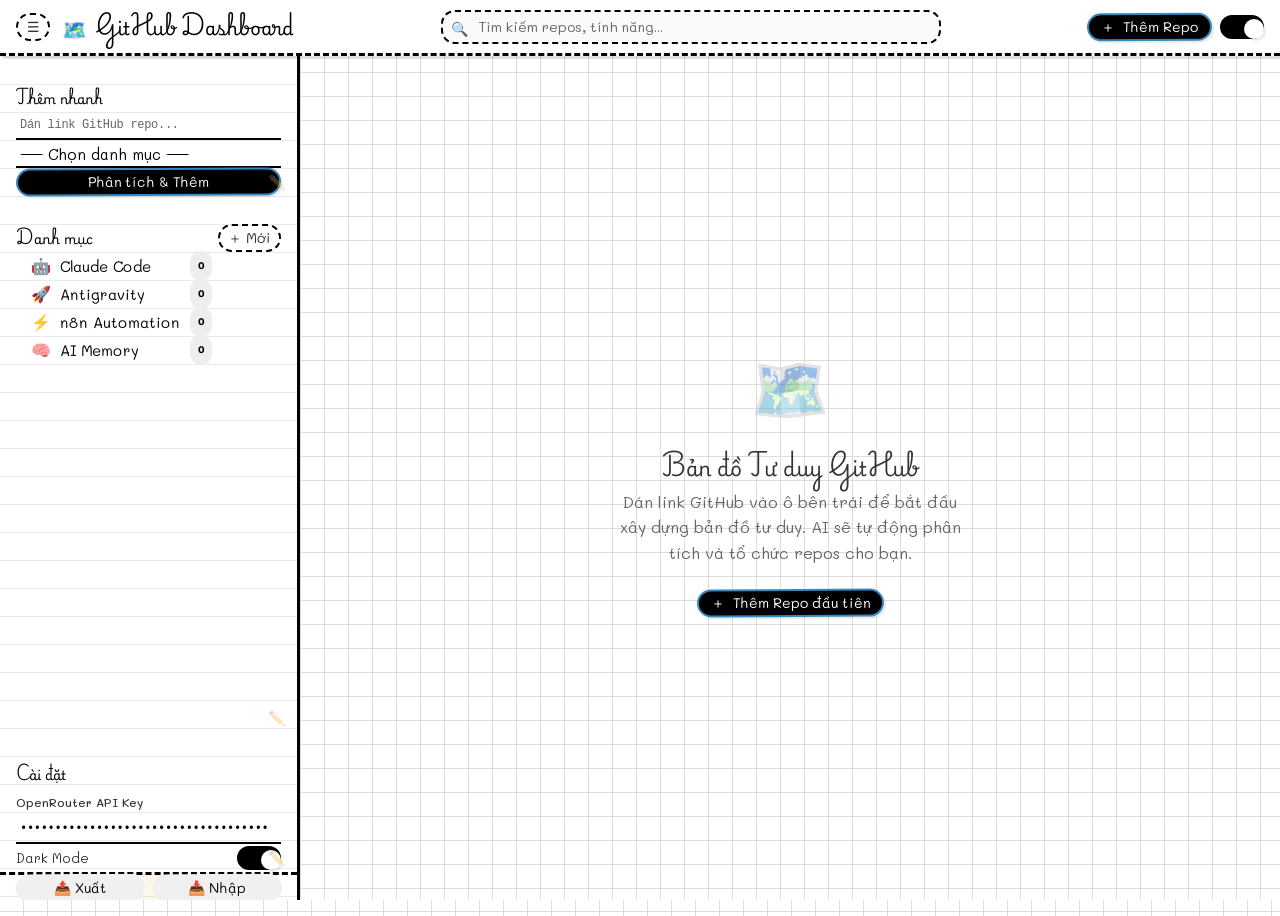
==== commit a9b82a18: "feat: add horizontal and radial mind map layout options with smooth transition animations" ====
--- a/index.html
+++ b/index.html
@@ -110,6 +110,13 @@
         <button class="btn" id="zoomOutBtn" title="Thu nhỏ">−</button>
         <button class="btn" id="zoomResetBtn" title="Reset">⟲</button>
       </div>
+
+      <!-- Layout Controls -->
+      <div class="layout-controls" id="layoutControls" style="display:none">
+        <button class="btn" id="layoutLtrBtn" title="Trải ngang phải">➡️</button>
+        <button class="btn" id="layoutBiBtn" title="Trải ngang 2 bên">↔️</button>
+        <button class="btn" id="layoutRadialBtn" title="Trải tỏa tròn">🔄</button>
+      </div>
     </main>
   </div>
 
@@ -161,7 +168,49 @@
         </div>
         <div class="form-group">
           <label class="form-group__label">Icon (emoji)</label>
-          <input type="text" class="input" id="categoryIconInput" placeholder="🤖" maxlength="4">
+          <input type="hidden" id="categoryIconInput" value="">
+          <div class="emoji-picker" id="emojiPicker">
+            <div class="emoji-item selected" data-emoji="📁">📁</div>
+            <div class="emoji-item" data-emoji="💻">💻</div>
+            <div class="emoji-item" data-emoji="🤖">🤖</div>
+            <div class="emoji-item" data-emoji="🧠">🧠</div>
+            <div class="emoji-item" data-emoji="⚡">⚡</div>
+            <div class="emoji-item" data-emoji="🔥">🔥</div>
+            <div class="emoji-item" data-emoji="🚀">🚀</div>
+            <div class="emoji-item" data-emoji="🎯">🎯</div>
+            <div class="emoji-item" data-emoji="🛠️">🛠️</div>
+            <div class="emoji-item" data-emoji="⚙️">⚙️</div>
+            <div class="emoji-item" data-emoji="🔧">🔧</div>
+            <div class="emoji-item" data-emoji="🔌">🔌</div>
+            <div class="emoji-item" data-emoji="📦">📦</div>
+            <div class="emoji-item" data-emoji="🗂️">🗂️</div>
+            <div class="emoji-item" data-emoji="📊">📊</div>
+            <div class="emoji-item" data-emoji="📈">📈</div>
+            <div class="emoji-item" data-emoji="🌐">🌐</div>
+            <div class="emoji-item" data-emoji="☁️">☁️</div>
+            <div class="emoji-item" data-emoji="🔒">🔒</div>
+            <div class="emoji-item" data-emoji="🛡️">🛡️</div>
+            <div class="emoji-item" data-emoji="🎨">🎨</div>
+            <div class="emoji-item" data-emoji="🎮">🎮</div>
+            <div class="emoji-item" data-emoji="📱">📱</div>
+            <div class="emoji-item" data-emoji="🖥️">🖥️</div>
+            <div class="emoji-item" data-emoji="🗃️">🗃️</div>
+            <div class="emoji-item" data-emoji="💡">💡</div>
+            <div class="emoji-item" data-emoji="🔍">🔍</div>
+            <div class="emoji-item" data-emoji="📝">📝</div>
+            <div class="emoji-item" data-emoji="✅">✅</div>
+            <div class="emoji-item" data-emoji="🏗️">🏗️</div>
+            <div class="emoji-item" data-emoji="🧪">🧪</div>
+            <div class="emoji-item" data-emoji="🤝">🤝</div>
+            <div class="emoji-item" data-emoji="💬">💬</div>
+            <div class="emoji-item" data-emoji="📡">📡</div>
+            <div class="emoji-item" data-emoji="🔗">🔗</div>
+            <div class="emoji-item" data-emoji="🏠">🏠</div>
+            <div class="emoji-item" data-emoji="⭐">⭐</div>
+            <div class="emoji-item" data-emoji="💎">💎</div>
+            <div class="emoji-item" data-emoji="🐍">🐍</div>
+            <div class="emoji-item" data-emoji="🦀">🦀</div>
+          </div>
         </div>
         <div class="form-group">
           <label class="form-group__label">Màu sắc</label>
--- a/style.css
+++ b/style.css
@@ -90,37 +90,48 @@
 
 /* --- Dark Theme (Chalkboard) --- */
 [data-theme="dark"] {
-  --bg-primary: #1a2a1a;
-  --bg-secondary: #1f301f;
-  --bg-tertiary: #253525;
-  --bg-hover: #2d402d;
-  --bg-active: #354a35;
-  --bg-sidebar: #1c2c1c;
-  --bg-card: #223222;
-  --bg-modal-overlay: rgba(0, 10, 0, 0.7);
-
-  --text-primary: #e8e0d0;
-  --text-secondary: #a8b8a0;
-  --text-tertiary: #708068;
-  --text-accent: #70b8e8;
-
-  --border-default: #3a5a3a;
-  --border-light: #304830;
-  --border-focus: #e08060;
-
-  --shadow-sm: 2px 2px 0px rgba(0,0,0,0.2);
-  --shadow-md: 3px 3px 0px rgba(0,0,0,0.25);
-  --shadow-lg: 4px 4px 0px rgba(0,0,0,0.3);
-  --shadow-xl: 6px 6px 0px rgba(0,0,0,0.35);
-
-  --node-cat-bg: #1a3040;
-  --node-cat-border: #70b8e8;
-  --node-repo-bg: #302818;
-  --node-repo-border: #e8923a;
-  --node-detail-bg: #183018;
-  --node-detail-border: #4aaf5a;
-  --link-color: #3a5a3a;
-  --link-hover: #e08060;
+  --bg-primary: #ffffff;
+  --bg-secondary: #fafafa;
+  --bg-tertiary: #f0f0f0;
+  --bg-hover: #eaeaea;
+  --bg-active: #000000;
+  --bg-sidebar: #ffffff;
+  --bg-card: #fafafa;
+  --bg-modal-overlay: rgba(0, 0, 0, 0.4);
+
+  --text-primary: #000000;
+  --text-secondary: #333333;
+  --text-tertiary: #666666;
+  --text-accent: #000000;
+
+  --border-default: #000000;
+  --border-light: #dddddd;
+  --border-focus: #000000;
+  --border-ruled: #eaeaea; /* Light grey notebook ruled lines */
+
+  --shadow-sm: 2px 2px 0px rgba(0,0,0,0.08);
+  --shadow-md: 3px 3px 0px rgba(0,0,0,0.12);
+  --shadow-lg: 4px 4px 0px rgba(0,0,0,0.16);
+  --shadow-xl: 6px 6px 0px rgba(0,0,0,0.2);
+
+  --node-cat-bg: #ffffff;
+  --node-cat-border: #000000;
+  --node-repo-bg: #ffffff;
+  --node-repo-border: #444444;
+  --node-detail-bg: #ffffff;
+  --node-detail-border: #888888;
+  --link-color: #cccccc;
+  --link-hover: #000000;
+
+  /* Crayon Monochrome Palette for B&W Mode (Black on White) */
+  --accent-red: #000000;
+  --accent-orange: #333333;
+  --accent-yellow: #000000;
+  --accent-green: #000000;
+  --accent-blue: #000000;
+  --accent-purple: #444444;
+  --accent-pink: #333333;
+  --accent-brown: #666666;
 }
 
 /* --- Global Reset --- */
@@ -446,6 +457,7 @@
   border-radius: var(--radius-full);
 }
 
+.category-item__edit,
 .category-item__delete {
   opacity: 0;
   background: none;
@@ -458,8 +470,14 @@
   transition: all var(--transition-fast);
 }
 
+.category-item:hover .category-item__edit,
 .category-item:hover .category-item__delete {
   opacity: 1;
+}
+
+.category-item__edit:hover {
+  color: var(--accent-blue);
+  background: var(--bg-hover);
 }
 
 .category-item__delete:hover {
@@ -843,6 +861,39 @@
   box-shadow: 0 0 0 2px var(--bg-primary);
 }
 
+/* --- Emoji Picker --- */
+.emoji-picker {
+  display: flex;
+  gap: 6px;
+  flex-wrap: wrap;
+}
+
+.emoji-item {
+  width: 36px;
+  height: 36px;
+  display: flex;
+  align-items: center;
+  justify-content: center;
+  font-size: 20px;
+  border-radius: var(--radius-sm);
+  border: 2px solid transparent;
+  cursor: pointer;
+  transition: all var(--transition-fast);
+  background: var(--bg-secondary);
+  user-select: none;
+}
+
+.emoji-item:hover {
+  transform: scale(1.2);
+  background: var(--bg-hover);
+}
+
+.emoji-item.selected {
+  border-color: var(--accent);
+  background: rgba(46, 170, 220, 0.15);
+  transform: scale(1.1);
+}
+
 /* --- Toast Notification --- */
 .toast-container {
   position: fixed;
@@ -871,6 +922,7 @@
 .toast--success { border-left: 3px solid var(--accent-green); }
 .toast--error { border-left: 3px solid var(--accent-red); }
 .toast--info { border-left: 3px solid var(--accent-blue); }
+.toast--warning { border-left: 3px solid var(--accent-orange); }
 
 .toast__icon { font-size: 18px; }
 .toast__message { flex: 1; }
@@ -1209,7 +1261,7 @@
 }
 
 [data-theme="dark"] .detail-hero__banner {
-  background: linear-gradient(135deg, #529cca30, #6940a530, #d9730d30);
+  background: linear-gradient(135deg, #1c1c1c, #050505) !important;
 }
 
 .detail-hero__content {
@@ -1282,8 +1334,8 @@
 }
 
 [data-theme="dark"] .detail-eli5 {
-  background: linear-gradient(135deg, #2a2518, #2d2114);
-  border-color: #d9730d30;
+  background: linear-gradient(135deg, #fafafa, #f5f5f5) !important;
+  border-color: #000000 !important;
 }
 
 .detail-eli5__header {
@@ -1548,6 +1600,288 @@
   font-size: 13px;
   color: var(--text-primary);
   line-height: 1.6;
+}
+
+/* --- Overview: Audience & Components --- */
+.detail-audience {
+  display: flex;
+  align-items: center;
+  gap: var(--space-sm);
+  margin-top: var(--space-md);
+  padding: var(--space-sm) var(--space-md);
+  background: var(--bg-tertiary);
+  border-radius: var(--radius-md);
+  font-size: 13px;
+  color: var(--text-secondary);
+  line-height: 1.5;
+}
+
+.detail-audience__icon {
+  font-size: 16px;
+  flex-shrink: 0;
+}
+
+.detail-components {
+  margin-top: var(--space-lg);
+}
+
+.detail-components__title {
+  font-size: 12px;
+  font-weight: 600;
+  color: var(--text-secondary);
+  margin-bottom: var(--space-sm);
+}
+
+.detail-components__list {
+  display: flex;
+  flex-direction: column;
+  gap: var(--space-xs);
+}
+
+.detail-component-item {
+  display: flex;
+  align-items: baseline;
+  gap: var(--space-sm);
+  padding: var(--space-xs) var(--space-md);
+  border-left: 2px solid var(--accent-blue);
+  font-size: 12px;
+  line-height: 1.5;
+}
+
+.detail-component-item__name {
+  font-weight: 600;
+  color: var(--text-primary);
+  flex-shrink: 0;
+  font-family: var(--font-mono);
+  font-size: 11px;
+  background: var(--bg-tertiary);
+  padding: 1px 6px;
+  border-radius: var(--radius-sm);
+}
+
+.detail-component-item__desc {
+  color: var(--text-secondary);
+}
+
+/* --- Problem Cards (with examples) --- */
+.detail-problems-list {
+  display: flex;
+  flex-direction: column;
+  gap: var(--space-sm);
+}
+
+.detail-problem-card {
+  padding: var(--space-md);
+  background: var(--bg-secondary);
+  border: 1px solid var(--border-light);
+  border-radius: var(--radius-md);
+  transition: all var(--transition-fast);
+}
+
+.detail-problem-card:hover {
+  border-color: var(--border-default);
+  box-shadow: var(--shadow-xs);
+}
+
+.detail-problem-card__header {
+  display: flex;
+  align-items: center;
+  gap: var(--space-sm);
+}
+
+.detail-problem-card__icon {
+  font-size: 18px;
+  flex-shrink: 0;
+}
+
+.detail-problem-card__title {
+  font-size: 13px;
+  font-weight: 600;
+  color: var(--text-primary);
+}
+
+.detail-problem-card__explain {
+  font-size: 12px;
+  color: var(--text-secondary);
+  line-height: 1.6;
+  margin: var(--space-xs) 0 0;
+  padding-left: 30px;
+}
+
+.detail-problem-card__example {
+  margin-top: var(--space-sm);
+  margin-left: 30px;
+  padding: var(--space-sm) var(--space-md);
+  background: linear-gradient(135deg, #fef9ef, #fff5e6);
+  border-radius: var(--radius-sm);
+  font-size: 12px;
+  color: var(--text-secondary);
+  line-height: 1.5;
+  border-left: 2px solid #d9730d;
+}
+
+[data-theme="dark"] .detail-problem-card__example {
+  background: linear-gradient(135deg, #fafafa, #f5f5f5) !important;
+  border-left-color: #000000 !important;
+  color: #000000 !important;
+  border: 1.5px solid var(--border-default) !important;
+  border-left: 4px solid #000000 !important;
+}
+
+[data-theme="dark"] .detail-problem-card__example-label {
+  color: #000000 !important;
+}
+
+.detail-problem-card__example-label {
+  font-weight: 600;
+  color: #d9730d;
+  margin-right: var(--space-xs);
+}
+
+/* --- Feature Card Example --- */
+.detail-feature-card__example {
+  margin-top: var(--space-xs);
+  padding: var(--space-xs) var(--space-md);
+  margin-left: 30px;
+  font-size: 11px;
+  color: var(--text-tertiary);
+  background: var(--bg-tertiary);
+  border-radius: var(--radius-sm);
+  line-height: 1.5;
+  display: flex;
+  gap: var(--space-xs);
+}
+
+/* --- Installation Methods --- */
+.detail-install-methods {
+  display: flex;
+  flex-direction: column;
+  gap: var(--space-md);
+}
+
+.detail-install-method {
+  padding: var(--space-md);
+  background: var(--bg-secondary);
+  border: 1px solid var(--border-light);
+  border-radius: var(--radius-md);
+}
+
+.detail-install-method--recommended {
+  border-color: #0f7b6c40;
+  background: linear-gradient(135deg, var(--bg-secondary), rgba(15, 123, 108, 0.04));
+}
+
+[data-theme="dark"] .detail-install-method--recommended {
+  background: linear-gradient(135deg, var(--bg-secondary), rgba(255, 255, 255, 0.02)) !important;
+  border-color: #ffffff !important;
+}
+
+.detail-install-method__header {
+  display: flex;
+  align-items: center;
+  justify-content: space-between;
+  margin-bottom: var(--space-sm);
+}
+
+.detail-install-method__name {
+  font-size: 13px;
+  font-weight: 600;
+  color: var(--text-primary);
+}
+
+.detail-install-method__badge {
+  font-size: 10px;
+  font-weight: 600;
+  color: #0f7b6c;
+  background: rgba(15, 123, 108, 0.1);
+  border: 1px solid rgba(15, 123, 108, 0.2);
+  padding: 2px 8px;
+  border-radius: var(--radius-full);
+}
+
+.detail-install-steps {
+  display: flex;
+  flex-direction: column;
+  gap: var(--space-xs);
+}
+
+.detail-install-step {
+  display: flex;
+  align-items: center;
+  gap: var(--space-sm);
+}
+
+.detail-install-step__num {
+  display: flex;
+  align-items: center;
+  justify-content: center;
+  width: 20px;
+  height: 20px;
+  border-radius: 50%;
+  background: var(--accent-blue);
+  color: white;
+  font-size: 10px;
+  font-weight: 700;
+  flex-shrink: 0;
+}
+
+.detail-install-step__code {
+  font-family: var(--font-mono);
+  font-size: 12px;
+  color: var(--text-primary);
+  background: var(--bg-tertiary);
+  padding: var(--space-xs) var(--space-sm);
+  border-radius: var(--radius-sm);
+  flex: 1;
+  overflow-x: auto;
+  white-space: nowrap;
+  user-select: all;
+  cursor: text;
+}
+
+/* --- Effectiveness Indicators --- */
+.detail-effectiveness {
+  display: flex;
+  flex-direction: column;
+  gap: var(--space-xs);
+}
+
+.detail-effectiveness__item {
+  display: flex;
+  align-items: flex-start;
+  gap: var(--space-sm);
+  font-size: 13px;
+  color: var(--text-primary);
+  line-height: 1.5;
+  padding: var(--space-xs) 0;
+}
+
+.detail-effectiveness__check {
+  color: #0f7b6c;
+  font-weight: 700;
+  flex-shrink: 0;
+  margin-top: 1px;
+}
+
+/* --- Key Takeaway --- */
+.detail-takeaway {
+  padding: var(--space-lg);
+  background: linear-gradient(135deg, #e8f0fe, #eaf0ff);
+  border: 1px solid rgba(46, 170, 220, 0.2);
+  border-radius: var(--radius-lg);
+  margin-bottom: var(--space-xl);
+}
+
+[data-theme="dark"] .detail-takeaway {
+  background: linear-gradient(135deg, #fafafa, #f5f5f5) !important;
+  border-color: #000000 !important;
+}
+
+.detail-takeaway__content {
+  font-size: 14px;
+  font-weight: 500;
+  line-height: 1.7;
+  color: var(--text-primary);
 }
 
 /* --- Alternatives --- */
@@ -2180,8 +2514,8 @@
 }
 
 [data-theme="dark"] .header {
-  background: linear-gradient(90deg, #2a4028, #304830, #2a4028) !important;
-  border-bottom-color: #4a6a4a !important;
+  background: #ffffff !important;
+  border-bottom-color: #000000 !important;
 }
 
 /* --- Sidebar: Spiral Notebook Edge --- */
@@ -2273,6 +2607,13 @@
   line-height: 28px !important;
 }
 
+/* Sidebar inputs: smaller font to show more text (URLs are long) */
+.sidebar .input {
+  font-size: 12px !important;
+  font-family: var(--font-mono) !important;
+  letter-spacing: -0.3px;
+}
+
 .input:focus, .select:focus {
   border-bottom-color: var(--accent-red) !important;
   box-shadow: none !important;
@@ -2440,8 +2781,8 @@
 }
 
 [data-theme="dark"] .modal {
-  background: #2a3520 !important;
-  border-color: #4a6a3a !important;
+  background: #ffffff !important;
+  border-color: #000000 !important;
 }
 
 /* --- Toast: Paper Note --- */
@@ -2483,6 +2824,50 @@
   transform: none !important;
 }
 
+/* --- Layout Controls: Crayon Buttons --- */
+.layout-controls {
+  position: absolute;
+  bottom: var(--space-xl);
+  left: 80px;
+  display: flex;
+  flex-direction: column;
+  gap: 1px;
+  border: 2px solid var(--border-default) !important;
+  border-radius: var(--radius-lg) !important;
+  background: var(--bg-card) !important;
+  overflow: hidden;
+  box-shadow: var(--shadow-md);
+  z-index: 10;
+}
+
+.layout-controls .btn {
+  border-radius: 0 !important;
+  width: 36px;
+  height: 36px;
+  background: var(--bg-card) !important;
+  color: var(--text-secondary);
+  font-size: 16px !important;
+  display: flex;
+  align-items: center;
+  justify-content: center;
+  transform: none !important;
+}
+
+.layout-controls .btn:hover {
+  background: var(--bg-hover) !important;
+  color: var(--text-primary);
+}
+
+.layout-controls .btn.btn--active {
+  background: var(--bg-active) !important;
+  color: var(--text-accent) !important;
+}
+
+[data-theme="light"] .layout-controls .btn.btn--active {
+  background: #000000 !important;
+  color: #ffffff !important;
+}
+
 /* --- Command Palette: Notebook Search --- */
 .cmd-palette {
   border: 3px solid var(--border-default) !important;
@@ -2544,8 +2929,8 @@
 }
 
 [data-theme="dark"] .detail-eli5 {
-  background: linear-gradient(135deg, #2a2818, #2d2414) !important;
-  border-color: #8a7830 !important;
+  background: linear-gradient(135deg, #fafafa, #f5f5f5) !important;
+  border-color: #000000 !important;
 }
 
 /* --- Compare Table: Hand-Drawn --- */
@@ -2673,7 +3058,8 @@
 }
 
 [data-theme="dark"] .detail-quickstart {
-  background: linear-gradient(135deg, #182818, #1a3018) !important;
+  background: linear-gradient(135deg, #ffffff, #fafafa) !important;
+  border-color: #000000 !important;
 }
 
 /* --- Alt pills: Stamp style --- */
@@ -2695,6 +3081,90 @@
   background: linear-gradient(90deg, transparent, rgba(240,200,100,0.15), transparent);
 }
 
+/* --- Dark Theme B&W Specific Overrides --- */
+[data-theme="dark"] .category-item.active {
+  background: #000000 !important;
+  color: #ffffff !important;
+  border-color: #000000 !important;
+  box-shadow: 3px 3px 0px rgba(0, 0, 0, 0.15) !important;
+}
+
+[data-theme="dark"] .category-item__count {
+  background: #eeeeee !important;
+  color: #000000 !important;
+}
+
+[data-theme="dark"] .category-item.active .category-item__count {
+  background: #ffffff !important;
+  color: #000000 !important;
+}
+
+[data-theme="dark"] .category-item:hover {
+  background: #f0f0f0 !important;
+  border-color: #dddddd !important;
+}
+
+[data-theme="dark"] .detail-tag {
+  background: #ffffff !important;
+  color: #000000 !important;
+  border-color: #000000 !important;
+}
+
+[data-theme="dark"] .detail-alt-pill {
+  background: #ffffff !important;
+  color: #000000 !important;
+  border-color: #000000 !important;
+}
+
+[data-theme="dark"] .toast {
+  background: #ffffff !important;
+  color: #000000 !important;
+  border-color: #000000 !important;
+}
+
+[data-theme="dark"] .detail-notes__textarea {
+  background-image: linear-gradient(#eeeeee 1px, transparent 1px) !important;
+  color: #000000 !important;
+}
+
+[data-theme="dark"] .cmd-palette {
+  background: #ffffff !important;
+  border-color: #000000 !important;
+  box-shadow: 0 0 20px rgba(0, 0, 0, 0.1) !important;
+}
+
+[data-theme="dark"] .cmd-palette__input {
+  background: #fafafa !important;
+  border-color: #dddddd !important;
+  color: #000000 !important;
+}
+
+[data-theme="dark"] .cmd-palette__input:focus {
+  border-color: #000000 !important;
+}
+
+[data-theme="dark"] .detail-install-method__badge {
+  color: #000000 !important;
+  background: #f0f0f0 !important;
+  border-color: #000000 !important;
+}
+
+[data-theme="dark"] .detail-badge {
+  background: #f0f0f0 !important;
+  color: #000000 !important;
+  border-color: #000000 !important;
+}
+
+[data-theme="dark"] .detail-value-bar__fill {
+  background: #000000 !important;
+}
+
+[data-theme="dark"] .detail-eli5__badge {
+  color: #000000 !important;
+  background: #f0f0f0 !important;
+  border-color: #000000 !important;
+}
+
 /* --- Print: remove grid bg --- */
 @media print {
   body, .main, .sidebar, .detail-panel {
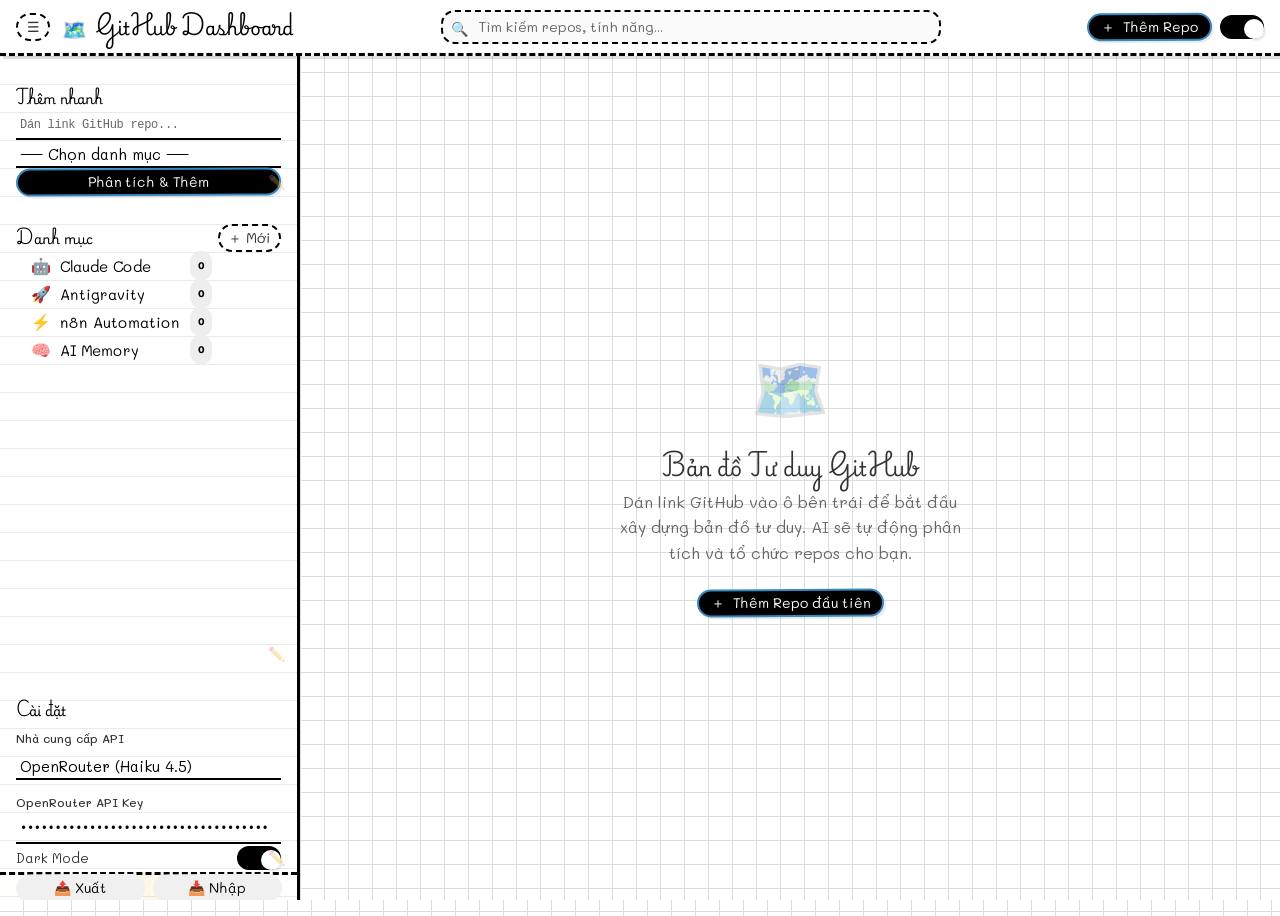
==== commit 1c2b8682: "feat: add API routing option for Claude Opus 4.8 via Kiro Local endpoint" ====
--- a/index.html
+++ b/index.html
@@ -69,7 +69,14 @@
         <div class="sidebar__title">Cài đặt</div>
         <div class="settings-group">
           <div class="form-group">
-            <label class="form-group__label">OpenRouter API Key</label>
+            <label class="form-group__label">Nhà cung cấp API</label>
+            <select class="select" id="apiProviderSelect" style="width:100%; margin-bottom:8px;">
+              <option value="openrouter">OpenRouter (Haiku 4.5)</option>
+              <option value="kiro">Kiro Local (Opus 4.8)</option>
+            </select>
+          </div>
+          <div class="form-group" id="apiKeyGroup">
+            <label class="form-group__label" id="apiKeyLabel">OpenRouter API Key</label>
             <input type="password" class="input" id="apiKeyInput" placeholder="sk-or-v1-..." autocomplete="off">
           </div>
           <div class="settings-item">
